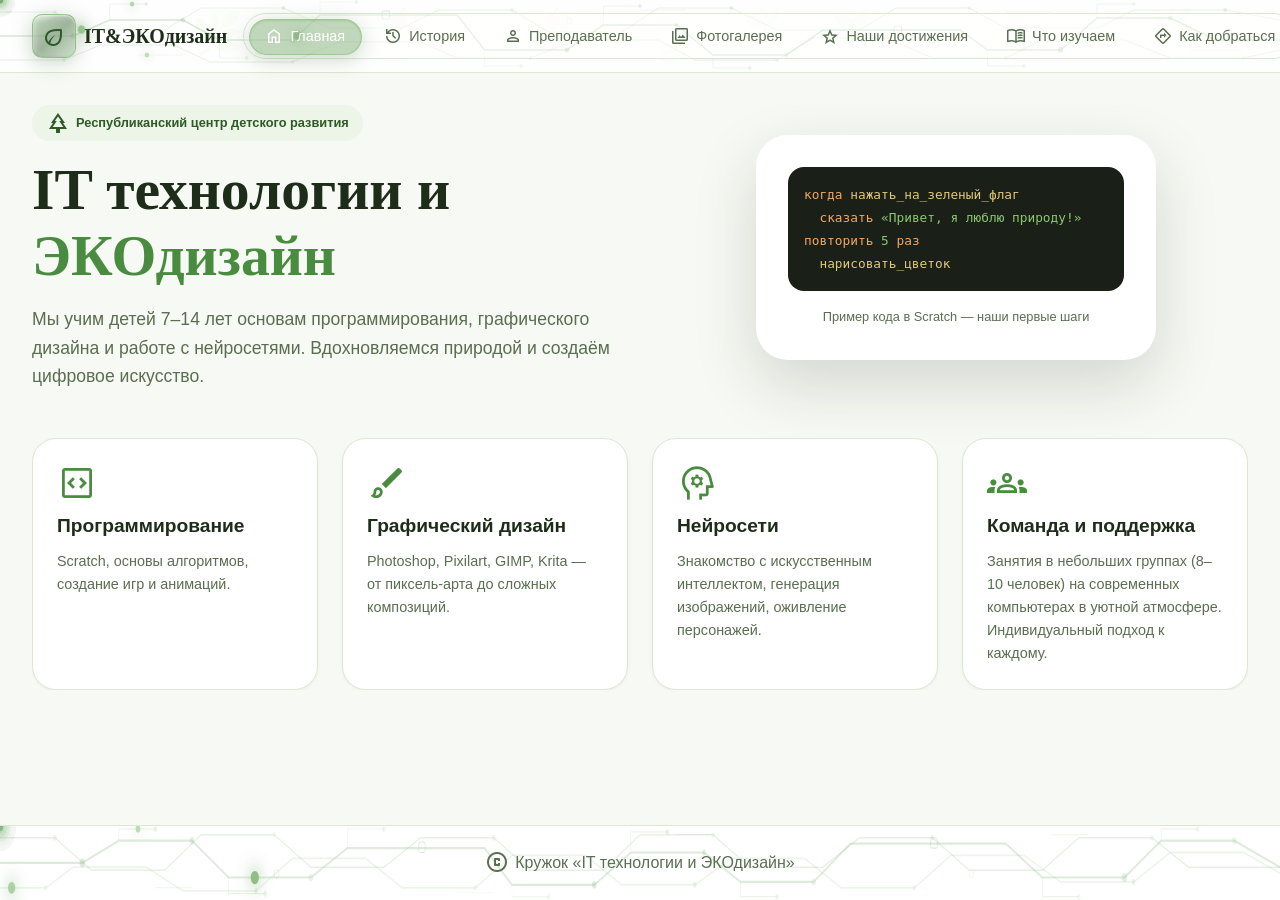
==== index.html @ dc86450e "Add files via upload" ====
<!DOCTYPE html>
<html lang="ru">
<head>
    <meta charset="UTF-8">
    <meta name="viewport" content="width=device-width, initial-scale=1.0, viewport-fit=cover">
    <meta name="theme-color" content="#4a8c3f">
    <meta name="color-scheme" content="light">
    <title>IT технологии и ЭКОдизайн</title>
    <meta name="description" content="Кружок IT технологий и экодизайна для детей 7–14 лет. Программирование Scratch, графический дизайн, нейросети, экопроекты. Минск, ул. Макаёнка 8.">
    <link rel="icon" type="image/svg+xml" href="data:image/svg+xml,%3Csvg xmlns='http://www.w3.org/2000/svg' viewBox='0 0 100 100'%3E%3Ccircle cx='50' cy='50' r='50' fill='%234a8c3f'/%3E%3Ctext x='50' y='67' font-size='60' text-anchor='middle' fill='white'%3E🌿%3C/text%3E%3C/svg%3E">
    <link rel="preconnect" href="https://fonts.googleapis.com">
    <link rel="preconnect" href="https://fonts.gstatic.com" crossorigin>
    <link rel="stylesheet" href="https://fonts.googleapis.com/css2?family=Material+Symbols+Outlined:opsz,wght,FILL,GRAD@20..48,100..700,0..1,-50..200">
    <link rel="stylesheet" href="styles.css">
</head>
<body>
    <div class="leaves-container">
        <div class="leaf">🍃</div>
        <div class="leaf">🌿</div>
        <div class="leaf">🍂</div>
        <div class="leaf">🍃</div>
        <div class="leaf">🌱</div>
        <div class="leaf">🍃</div>
        <div class="leaf">🌿</div>
        <div class="leaf">🍂</div>
        <div class="leaf">🍃</div>
        <div class="leaf">🌱</div>
    </div>
    <header class="header" id="header">
        <div class="circuit-lines circuit-header">
            <div class="mc-layer">
                <!-- HEADER — зелёные PCB-тразы с током -->
                <svg class="mc-svg" viewBox="0 0 500 80" preserveAspectRatio="xMidYMid slice">
                    <defs>
                        <filter id="glow-main"><feGaussianBlur stdDeviation="3" result="b"/><feMerge><feMergeNode in="b"/><feMergeNode in="SourceGraphic"/></feMerge></filter>
                        <filter id="glow-soft"><feGaussianBlur stdDeviation="1.5" result="b"/><feMerge><feMergeNode in="b"/><feMergeNode in="SourceGraphic"/></feMerge></filter>
                        <radialGradient id="ptrail" cx="50%" cy="50%" r="50%"><stop offset="0%" stop-color="#7cb96e" stop-opacity="1"/><stop offset="45%" stop-color="#7cb96e" stop-opacity="0.4"/><stop offset="100%" stop-color="#7cb96e" stop-opacity="0"/></radialGradient>
                    </defs>
                    <!-- Чип слева -->
                    <g transform="translate(14,10)">
                        <rect x="0" y="0" width="60" height="60" rx="6" fill="rgba(74,140,63,0.03)" stroke="rgba(74,140,63,0.3)" stroke-width="1.2"/>
                        <rect x="2" y="2" width="56" height="56" rx="5" fill="none" stroke="rgba(74,140,63,0.08)" stroke-width="0.5"/>
                        <rect x="8" y="8" width="44" height="44" rx="3" fill="rgba(74,140,63,0.04)" stroke="rgba(74,140,63,0.12)" stroke-width="0.5"/>
                        <circle cx="14" cy="14" r="2" fill="rgba(74,140,63,0.15)"/>
                        <!-- Bond pads -->
                        <rect x="10" y="10" width="6" height="3" rx="0.5" fill="rgba(74,140,63,0.08)" stroke="rgba(74,140,63,0.18)" stroke-width="0.3"/>
                        <rect x="20" y="10" width="6" height="3" rx="0.5" fill="rgba(74,140,63,0.08)" stroke="rgba(74,140,63,0.18)" stroke-width="0.3"/>
                        <rect x="30" y="10" width="6" height="3" rx="0.5" fill="rgba(74,140,63,0.08)" stroke="rgba(74,140,63,0.18)" stroke-width="0.3"/>
                        <rect x="40" y="10" width="6" height="3" rx="0.5" fill="rgba(74,140,63,0.08)" stroke="rgba(74,140,63,0.18)" stroke-width="0.3"/>
                        <rect x="47" y="10" width="3" height="6" rx="0.5" fill="rgba(74,140,63,0.08)" stroke="rgba(74,140,63,0.18)" stroke-width="0.3"/>
                        <rect x="47" y="20" width="3" height="6" rx="0.5" fill="rgba(74,140,63,0.08)" stroke="rgba(74,140,63,0.18)" stroke-width="0.3"/>
                        <rect x="47" y="30" width="3" height="6" rx="0.5" fill="rgba(74,140,63,0.08)" stroke="rgba(74,140,63,0.18)" stroke-width="0.3"/>
                        <rect x="47" y="40" width="3" height="6" rx="0.5" fill="rgba(74,140,63,0.08)" stroke="rgba(74,140,63,0.18)" stroke-width="0.3"/>
                        <rect x="40" y="47" width="6" height="3" rx="0.5" fill="rgba(74,140,63,0.08)" stroke="rgba(74,140,63,0.18)" stroke-width="0.3"/>
                        <rect x="30" y="47" width="6" height="3" rx="0.5" fill="rgba(74,140,63,0.08)" stroke="rgba(74,140,63,0.18)" stroke-width="0.3"/>
                        <rect x="20" y="47" width="6" height="3" rx="0.5" fill="rgba(74,140,63,0.08)" stroke="rgba(74,140,63,0.18)" stroke-width="0.3"/>
                        <rect x="10" y="47" width="6" height="3" rx="0.5" fill="rgba(74,140,63,0.08)" stroke="rgba(74,140,63,0.18)" stroke-width="0.3"/>
                        <!-- Die pattern -->
                        <line x1="18" y1="20" x2="42" y2="20" stroke="rgba(74,140,63,0.06)" stroke-width="0.3"/>
                        <line x1="18" y1="30" x2="42" y2="30" stroke="rgba(74,140,63,0.06)" stroke-width="0.3"/>
                        <line x1="18" y1="40" x2="42" y2="40" stroke="rgba(74,140,63,0.06)" stroke-width="0.3"/>
                        <line x1="20" y1="18" x2="20" y2="42" stroke="rgba(74,140,63,0.06)" stroke-width="0.3"/>
                        <line x1="30" y1="18" x2="30" y2="42" stroke="rgba(74,140,63,0.06)" stroke-width="0.3"/>
                        <line x1="40" y1="18" x2="40" y2="42" stroke="rgba(74,140,63,0.06)" stroke-width="0.3"/>
                        <text x="30" y="32" text-anchor="middle" font-size="4" font-family="'Fira Code',monospace" fill="rgba(74,140,63,0.22)" letter-spacing="0.5">ECO</text>
                        <circle cx="30" cy="30" r="5" fill="rgba(74,140,63,0.12)" class="chip-core"/>
                        <circle cx="30" cy="30" r="2" fill="rgba(124,185,110,0.5)" class="chip-dot"/>
                        <circle cx="30" cy="30" r="0.8" fill="rgba(255,255,255,0.6)"/>
                    </g>
                    <!-- Pin выводы -->
                    <line x1="22" y1="10" x2="22" y2="2" stroke="rgba(74,140,63,0.22)" stroke-width="1" stroke-linecap="round"/>
                    <line x1="32" y1="10" x2="32" y2="2" stroke="rgba(74,140,63,0.28)" stroke-width="1" stroke-linecap="round"/>
                    <line x1="42" y1="10" x2="42" y2="2" stroke="rgba(74,140,63,0.22)" stroke-width="1" stroke-linecap="round"/>
                    <line x1="52" y1="10" x2="52" y2="2" stroke="rgba(74,140,63,0.28)" stroke-width="1" stroke-linecap="round"/>
                    <line x1="62" y1="10" x2="62" y2="2" stroke="rgba(74,140,63,0.22)" stroke-width="1" stroke-linecap="round"/>
                    <line x1="22" y1="70" x2="22" y2="78" stroke="rgba(74,140,63,0.22)" stroke-width="1" stroke-linecap="round"/>
                    <line x1="32" y1="70" x2="32" y2="78" stroke="rgba(74,140,63,0.28)" stroke-width="1" stroke-linecap="round"/>
                    <line x1="42" y1="70" x2="42" y2="78" stroke="rgba(74,140,63,0.22)" stroke-width="1" stroke-linecap="round"/>
                    <line x1="52" y1="70" x2="52" y2="78" stroke="rgba(74,140,63,0.28)" stroke-width="1" stroke-linecap="round"/>
                    <line x1="62" y1="70" x2="62" y2="78" stroke="rgba(74,140,63,0.22)" stroke-width="1" stroke-linecap="round"/>
                    <line x1="14" y1="20" x2="4" y2="20" stroke="rgba(74,140,63,0.18)" stroke-width="0.8" stroke-linecap="round"/>
                    <line x1="14" y1="30" x2="4" y2="30" stroke="rgba(74,140,63,0.18)" stroke-width="0.8" stroke-linecap="round"/>
                    <line x1="14" y1="40" x2="4" y2="40" stroke="rgba(74,140,63,0.18)" stroke-width="0.8" stroke-linecap="round"/>
                    <line x1="14" y1="50" x2="4" y2="50" stroke="rgba(74,140,63,0.18)" stroke-width="0.8" stroke-linecap="round"/>
                    <line x1="74" y1="20" x2="84" y2="20" stroke="rgba(74,140,63,0.18)" stroke-width="0.8" stroke-linecap="round"/>
                    <line x1="74" y1="30" x2="84" y2="30" stroke="rgba(74,140,63,0.18)" stroke-width="0.8" stroke-linecap="round"/>
                    <line x1="74" y1="40" x2="84" y2="40" stroke="rgba(74,140,63,0.18)" stroke-width="0.8" stroke-linecap="round"/>
                    <line x1="74" y1="50" x2="84" y2="50" stroke="rgba(74,140,63,0.18)" stroke-width="0.8" stroke-linecap="round"/>
                    <!-- Тразы -->
                    <path d="M36,6 L36,2 L100,2 L100,14 L180,14 L180,4 L260,4 L260,18 L340,18 L340,6 L420,6 L420,20 L500,20" stroke="rgba(74,140,63,0.2)" stroke-width="0.9" fill="none" stroke-linejoin="round" stroke-linecap="round"/>
                    <path d="M80,36 L120,36 L150,20 L220,20 L270,40 L340,40 L380,16 L440,16 L500,16" stroke="rgba(74,140,63,0.25)" stroke-width="1.2" fill="none" stroke-linejoin="round" stroke-linecap="round"/>
                    <path d="M36,74 L36,78 L130,78 L130,56 L200,56 L200,70 L280,70 L280,50 L360,50 L360,64 L440,64 L440,46 L500,46" stroke="rgba(74,140,63,0.15)" stroke-width="0.7" fill="none" stroke-linejoin="round" stroke-linecap="round"/>
                    <path d="M140,2 L140,10 L160,10" stroke="rgba(74,140,63,0.08)" stroke-width="0.4" fill="none" stroke-linecap="round"/>
                    <path d="M300,18 L300,28 L320,28" stroke="rgba(74,140,63,0.06)" stroke-width="0.35" fill="none" stroke-linecap="round"/>
                    <path d="M190,20 L190,30 L210,30" stroke="rgba(74,140,63,0.08)" stroke-width="0.4" fill="none" stroke-linecap="round"/>
                    <path d="M240,70 L240,62 L260,62" stroke="rgba(74,140,63,0.06)" stroke-width="0.35" fill="none" stroke-linecap="round"/>
                    <path d="M100,2 L100,14" stroke="rgba(74,140,63,0.1)" stroke-width="0.5" fill="none" stroke-linecap="round"/>
                    <path d="M180,14 L180,20" stroke="rgba(74,140,63,0.1)" stroke-width="0.5" fill="none" stroke-linecap="round"/>
                    <path d="M270,40 L270,56" stroke="rgba(74,140,63,0.08)" stroke-width="0.4" fill="none" stroke-linecap="round"/>
                    <!-- Токовые частицы — верхняя ветвь -->
                    <circle r="3" fill="#7cb96e" filter="url(#glow-main)" opacity="0.95"><animateMotion dur="5.5s" repeatCount="indefinite" path="M36,6 L36,2 L100,2 L100,14 L180,14 L180,4 L260,4 L260,18 L340,18 L340,6 L420,6 L420,20 L500,20"/></circle>
                    <circle r="5" fill="url(#ptrail)" opacity="0.3"><animateMotion dur="5.5s" repeatCount="indefinite" path="M36,6 L36,2 L100,2 L100,14 L180,14 L180,4 L260,4 L260,18 L340,18 L340,6 L420,6 L420,20 L500,20"/></circle>
                    <!-- Средняя ветвь (быстрее) -->
                    <circle r="3.5" fill="#7cb96e" filter="url(#glow-main)" opacity="1"><animateMotion dur="4s" repeatCount="indefinite" begin="0.5s" path="M80,36 L120,36 L150,20 L220,20 L270,40 L340,40 L380,16 L440,16 L500,16"/></circle>
                    <circle r="6" fill="url(#ptrail)" opacity="0.25"><animateMotion dur="4s" repeatCount="indefinite" begin="0.5s" path="M80,36 L120,36 L150,20 L220,20 L270,40 L340,40 L380,16 L440,16 L500,16"/></circle>
                    <!-- Нижняя ветвь (медленнее) -->
                    <circle r="2.5" fill="#5a9e4a" filter="url(#glow-soft)" opacity="0.85"><animateMotion dur="7s" repeatCount="indefinite" begin="1s" path="M36,74 L36,78 L130,78 L130,56 L200,56 L200,70 L280,70 L280,50 L360,50 L360,64 L440,64 L440,46 L500,46"/></circle>
                    <circle r="4" fill="url(#ptrail)" opacity="0.2"><animateMotion dur="7s" repeatCount="indefinite" begin="1s" path="M36,74 L36,78 L130,78 L130,56 L200,56 L200,70 L280,70 L280,50 L360,50 L360,64 L440,64 L440,46 L500,46"/></circle>
                    <!-- Вторичные пульсы -->
                    <circle r="1.8" fill="#4a8c3f" filter="url(#glow-soft)" opacity="0.5"><animateMotion dur="9s" repeatCount="indefinite" begin="3s" path="M36,6 L36,2 L100,2 L100,14 L180,14 L180,4 L260,4 L260,18 L340,18 L340,6 L420,6 L420,20 L500,20"/></circle>
                    <circle r="1.8" fill="#4a8c3f" filter="url(#glow-soft)" opacity="0.5"><animateMotion dur="10s" repeatCount="indefinite" begin="4s" path="M36,74 L36,78 L130,78 L130,56 L200,56 L200,70 L280,70 L280,50 L360,50 L360,64 L440,64 L440,46 L500,46"/></circle>
                    <!-- Junction nodes -->
                    <circle cx="100" cy="8" r="2" fill="rgba(124,185,110,0.25)" class="node n1"/>
                    <circle cx="180" cy="17" r="2" fill="rgba(124,185,110,0.22)" class="node n2"/>
                    <circle cx="300" cy="10" r="2" fill="rgba(124,185,110,0.25)" class="node n3"/>
                    <circle cx="270" cy="40" r="2.5" fill="rgba(124,185,110,0.25)" class="node n4"/>
                    <circle cx="420" cy="12" r="2" fill="rgba(124,185,110,0.22)" class="node n5"/>
                    <circle cx="130" cy="62" r="2" fill="rgba(124,185,110,0.2)" class="node n6"/>
                    <circle cx="360" cy="56" r="2" fill="rgba(124,185,110,0.2)" class="node n7"/>
                </svg>
            </div>
            <svg viewBox="0 0 1400 72" preserveAspectRatio="none" xmlns="http://www.w3.org/2000/svg">
                <defs>
                    <filter id="glow-h">
                        <feGaussianBlur stdDeviation="3" result="blur"/>
                        <feMerge><feMergeNode in="blur"/><feMergeNode in="SourceGraphic"/></feMerge>
                    </filter>
                </defs>
                <path d="M0,36 L80,36 L120,20 L200,20 L240,40 L320,40 L350,15 L420,15 L500,15 L530,50 L620,50 L660,25 L740,25 L780,55 L860,55 L900,30 L980,30 L1050,30 L1080,50 L1160,50 L1200,18 L1280,18 L1330,40 L1400,40" stroke="rgba(74,140,63,0.25)" stroke-width="1.5" fill="none"/>
                <circle r="4.5" fill="#5a9e4a" filter="url(#glow-h)" opacity="0.95"><animateMotion dur="7s" repeatCount="indefinite" rotate="auto" path="M0,36 L80,36 L120,20 L200,20 L240,40 L320,40 L350,15 L420,15 L500,15 L530,50 L620,50 L660,25 L740,25 L780,55 L860,55 L900,30 L980,30 L1050,30 L1080,50 L1160,50 L1200,18 L1280,18 L1330,40 L1400,40"/></circle>
                <path d="M0,12 L60,12 L90,30 L180,30 L220,8 L310,8 L360,28 L440,28 L480,10 L560,10 L600,32 L680,32 L720,8 L800,8 L850,30 L940,30 L980,8 L1060,8 L1100,28 L1200,28 L1240,10 L1340,10 L1400,20" stroke="rgba(124,185,110,0.2)" stroke-width="1.2" fill="none"/>
                <circle r="4" fill="#7cb96e" filter="url(#glow-h)" opacity="0.9"><animateMotion dur="9s" repeatCount="indefinite" rotate="auto" path="M0,12 L60,12 L90,30 L180,30 L220,8 L310,8 L360,28 L440,28 L480,10 L560,10 L600,32 L680,32 L720,8 L800,8 L850,30 L940,30 L980,8 L1060,8 L1100,28 L1200,28 L1240,10 L1340,10 L1400,20" begin="1s"/></circle>
                <path d="M0,60 L70,60 L110,45 L190,45 L230,62 L320,62 L370,42 L460,42 L500,58 L580,58 L630,40 L720,40 L760,60 L850,60 L890,38 L970,38 L1020,58 L1100,58 L1140,40 L1230,40 L1280,58 L1360,58 L1400,50" stroke="rgba(74,140,63,0.18)" stroke-width="1" fill="none"/>
                <circle r="3.5" fill="#4a8c3f" filter="url(#glow-h)" opacity="0.85"><animateMotion dur="10s" repeatCount="indefinite" rotate="auto" path="M0,60 L70,60 L110,45 L190,45 L230,62 L320,62 L370,42 L460,42 L500,58 L580,58 L630,40 L720,40 L760,60 L850,60 L890,38 L970,38 L1020,58 L1100,58 L1140,40 L1230,40 L1280,58 L1360,58 L1400,50" begin="2s"/></circle>
                <path d="M120,20 L120,4 L160,4" stroke="rgba(74,140,63,0.15)" stroke-width="0.8" fill="none"/>
                <circle r="2.5" fill="#7cb96e" filter="url(#glow-h)" opacity="0.7"><animateMotion dur="1.5s" repeatCount="indefinite" rotate="auto" path="M120,20 L120,4 L160,4" begin="0.5s"/></circle>
                <path d="M350,15 L350,2 L390,2" stroke="rgba(124,185,110,0.15)" stroke-width="0.8" fill="none"/>
                <circle r="2.5" fill="#5a9e4a" filter="url(#glow-h)" opacity="0.7"><animateMotion dur="1.2s" repeatCount="indefinite" rotate="auto" path="M350,15 L350,2 L390,2" begin="3s"/></circle>
                <path d="M660,25 L660,6 L700,6" stroke="rgba(74,140,63,0.15)" stroke-width="0.8" fill="none"/>
                <circle r="2.5" fill="#7cb96e" filter="url(#glow-h)" opacity="0.7"><animateMotion dur="1.3s" repeatCount="indefinite" rotate="auto" path="M660,25 L660,6 L700,6" begin="4.5s"/></circle>
                <path d="M1200,18 L1200,4 L1240,4" stroke="rgba(74,140,63,0.15)" stroke-width="0.8" fill="none"/>
                <circle r="2.5" fill="#5a9e4a" filter="url(#glow-h)" opacity="0.7"><animateMotion dur="1.4s" repeatCount="indefinite" rotate="auto" path="M1200,18 L1200,4 L1240,4" begin="6s"/></circle>
                <path d="M240,40 L240,58 L270,58" stroke="rgba(74,140,63,0.15)" stroke-width="0.8" fill="none"/>
                <circle r="2.5" fill="#4a8c3f" filter="url(#glow-h)" opacity="0.7"><animateMotion dur="1.4s" repeatCount="indefinite" rotate="auto" path="M240,40 L240,58 L270,58" begin="1.8s"/></circle>
                <path d="M530,50 L530,66 L570,66" stroke="rgba(124,185,110,0.15)" stroke-width="0.8" fill="none"/>
                <circle r="2.5" fill="#7cb96e" filter="url(#glow-h)" opacity="0.7"><animateMotion dur="1.3s" repeatCount="indefinite" rotate="auto" path="M530,50 L530,66 L570,66" begin="5s"/></circle>
                <path d="M780,55 L780,68 L820,68" stroke="rgba(74,140,63,0.15)" stroke-width="0.8" fill="none"/>
                <circle r="2.5" fill="#5a9e4a" filter="url(#glow-h)" opacity="0.7"><animateMotion dur="1.5s" repeatCount="indefinite" rotate="auto" path="M780,55 L780,68 L820,68" begin="3.5s"/></circle>
                <path d="M1080,50 L1080,66 L1120,66" stroke="rgba(74,140,63,0.15)" stroke-width="0.8" fill="none"/>
                <circle r="2.5" fill="#4a8c3f" filter="url(#glow-h)" opacity="0.7"><animateMotion dur="1.2s" repeatCount="indefinite" rotate="auto" path="M1080,50 L1080,66 L1120,66" begin="7s"/></circle>
                <path d="M150,55 L200,55" stroke="rgba(74,140,63,0.12)" stroke-width="0.7" fill="none"/>
                <circle r="2.5" fill="#7cb96e" filter="url(#glow-h)" opacity="0.6"><animateMotion dur="1.8s" repeatCount="indefinite" rotate="auto" path="M150,55 L200,55" begin="1.2s"/></circle>
                <path d="M450,58 L500,58" stroke="rgba(124,185,110,0.12)" stroke-width="0.7" fill="none"/>
                <circle r="2.5" fill="#5a9e4a" filter="url(#glow-h)" opacity="0.6"><animateMotion dur="2s" repeatCount="indefinite" rotate="auto" path="M450,58 L500,58" begin="4s"/></circle>
                <path d="M700,10 L750,10" stroke="rgba(74,140,63,0.12)" stroke-width="0.7" fill="none"/>
                <circle r="2.5" fill="#7cb96e" filter="url(#glow-h)" opacity="0.6"><animateMotion dur="1.6s" repeatCount="indefinite" rotate="auto" path="M700,10 L750,10" begin="5.5s"/></circle>
                <path d="M1100,12 L1150,12" stroke="rgba(74,140,63,0.12)" stroke-width="0.7" fill="none"/>
                <circle r="2.5" fill="#4a8c3f" filter="url(#glow-h)" opacity="0.6"><animateMotion dur="1.7s" repeatCount="indefinite" rotate="auto" path="M1100,12 L1150,12" begin="2.5s"/></circle>
                <path d="M1300,50 L1360,50" stroke="rgba(124,185,110,0.12)" stroke-width="0.7" fill="none"/>
                <circle r="2.5" fill="#5a9e4a" filter="url(#glow-h)" opacity="0.6"><animateMotion dur="1.9s" repeatCount="indefinite" rotate="auto" path="M1300,50 L1360,50" begin="6.5s"/></circle>
                <circle cx="80" cy="36" r="3" fill="rgba(74,140,63,0.25)"/>
                <circle cx="200" cy="20" r="2.5" fill="rgba(74,140,63,0.2)"/>
                <circle cx="320" cy="40" r="3" fill="rgba(124,185,110,0.2)"/>
                <circle cx="620" cy="50" r="2.5" fill="rgba(74,140,63,0.25)"/>
                <circle cx="740" cy="25" r="2" fill="rgba(74,140,63,0.2)"/>
                <circle cx="860" cy="55" r="2.5" fill="rgba(124,185,110,0.2)"/>
                <circle cx="1160" cy="50" r="3" fill="rgba(74,140,63,0.2)"/>
                <circle cx="1280" cy="18" r="2.5" fill="rgba(124,185,110,0.2)"/>
                <circle cx="60" cy="12" r="2" fill="rgba(124,185,110,0.15)"/>
                <circle cx="310" cy="8" r="2" fill="rgba(74,140,63,0.15)"/>
                <circle cx="560" cy="10" r="2" fill="rgba(124,185,110,0.15)"/>
                <circle cx="800" cy="8" r="2" fill="rgba(74,140,63,0.15)"/>
                <circle cx="1060" cy="8" r="2" fill="rgba(124,185,110,0.15)"/>
                <circle cx="1340" cy="10" r="2" fill="rgba(74,140,63,0.15)"/>
                <circle cx="70" cy="60" r="2" fill="rgba(74,140,63,0.12)"/>
                <circle cx="320" cy="62" r="2" fill="rgba(124,185,110,0.12)"/>
                <circle cx="580" cy="58" r="2" fill="rgba(74,140,63,0.12)"/>
                <circle cx="850" cy="60" r="2" fill="rgba(124,185,110,0.12)"/>
                <circle cx="1100" cy="58" r="2" fill="rgba(74,140,63,0.12)"/>
                <circle cx="1360" cy="58" r="2" fill="rgba(124,185,110,0.12)"/>
                <circle cx="160" cy="4" r="2" fill="rgba(74,140,63,0.15)"/>
                <circle cx="390" cy="2" r="2" fill="rgba(124,185,110,0.15)"/>
                <circle cx="700" cy="6" r="2" fill="rgba(74,140,63,0.15)"/>
                <circle cx="1240" cy="4" r="2" fill="rgba(124,185,110,0.15)"/>
                <circle cx="270" cy="58" r="2" fill="rgba(74,140,63,0.12)"/>
                <circle cx="570" cy="66" r="2" fill="rgba(124,185,110,0.12)"/>
                <circle cx="820" cy="68" r="2" fill="rgba(74,140,63,0.12)"/>
                <circle cx="1120" cy="66" r="2" fill="rgba(124,185,110,0.12)"/>
                <rect x="418" y="11" width="8" height="8" rx="1.5" stroke="rgba(74,140,63,0.25)" stroke-width="1" fill="none"/>
                <rect x="978" y="26" width="8" height="8" rx="1.5" stroke="rgba(74,140,63,0.25)" stroke-width="1" fill="none"/>
                <rect x="280" y="48" width="6" height="6" rx="1" stroke="rgba(74,140,63,0.2)" stroke-width="0.7" fill="none"/>
                <rect x="1020" y="42" width="6" height="6" rx="1" stroke="rgba(124,185,110,0.2)" stroke-width="0.7" fill="none"/>
                <rect x="620" y="18" width="5" height="5" rx="1" stroke="rgba(74,140,63,0.18)" stroke-width="0.6" fill="none"/>
                <rect x="1180" y="42" width="5" height="5" rx="1" stroke="rgba(124,185,110,0.18)" stroke-width="0.6" fill="none"/>
            </svg>
        </div>
        <div class="header-inner">
            <a href="#" class="logo" id="logoLink">
                <div class="logo-icon"><span class="material-symbols-outlined">eco</span></div>
                <div class="logo-text">IT&ЭКОдизайн</div>
            </a>
            <ul class="nav-tabs desktop-nav" id="desktopNav">
                <div class="tab-indicator"></div>
                <li><button class="nav-tab active" data-tab="home"><span class="material-symbols-outlined">home</span> Главная</button></li>
                <li><button class="nav-tab" data-tab="history"><span class="material-symbols-outlined">history</span> История</button></li>
                <li><button class="nav-tab" data-tab="teacher"><span class="material-symbols-outlined">person</span> Преподаватель</button></li>
                <li><button class="nav-tab" data-tab="gallery"><span class="material-symbols-outlined">collections</span> Фотогалерея</button></li>
                <li><button class="nav-tab" data-tab="works"><span class="material-symbols-outlined">star</span> Наши достижения</button></li>
                <li><button class="nav-tab" data-tab="program"><span class="material-symbols-outlined">menu_book</span> Что изучаем</button></li>
                <li><button class="nav-tab" data-tab="directions"><span class="material-symbols-outlined">directions</span> Как добраться</button></li>
            </ul>
            <button class="mobile-menu-btn" id="mobileMenuBtn"><span class="material-symbols-outlined">menu</span></button>
        </div>
    </header>

    <div class="mobile-overlay" id="mobileOverlay">
        <div class="mobile-menu-container" id="mobileMenuContainer"></div>
    </div>

    <main class="main" id="mainContent">
        <div class="tab-content active" id="tab-home">
            <div class="section-hero">
                <div>
                    <span class="hero-badge"><span class="material-symbols-outlined">park</span> Республиканский центр детского развития</span>
                    <h1 class="hero-title">IT технологии и <span class="accent">ЭКОдизайн</span></h1>
                    <p class="hero-subtitle">Мы учим детей 7–14 лет основам программирования, графического дизайна и работе с нейросетями. Вдохновляемся природой и создаём цифровое искусство.</p>
                </div>
                <div class="hero-visual">
                    <div class="hero-card">
                        <div class="code-block">
                            <span class="keyword">когда</span> <span class="func">нажать_на_зеленый_флаг</span><br>
                            &nbsp;&nbsp;<span class="keyword">сказать</span> <span class="string">«Привет, я люблю природу!»</span><br>
                            <span class="keyword">повторить</span> <span class="string">5</span> <span class="keyword">раз</span><br>
                            &nbsp;&nbsp;<span class="func">нарисовать_цветок</span>
                        </div>
                        <p class="code-caption">Пример кода в Scratch — наши первые шаги</p>
                    </div>
                </div>
            </div>
            <div class="cards-grid">
                <div class="card"><span class="material-symbols-outlined card-icon">code_blocks</span><h3>Программирование</h3><p>Scratch, основы алгоритмов, создание игр и анимаций.</p></div>
                <div class="card"><span class="material-symbols-outlined card-icon">brush</span><h3>Графический дизайн</h3><p>Photoshop, Pixilart, GIMP, Krita — от пиксель-арта до сложных композиций.</p></div>
                <div class="card"><span class="material-symbols-outlined card-icon">psychology</span><h3>Нейросети</h3><p>Знакомство с искусственным интеллектом, генерация изображений, оживление персонажей.</p></div>
                <div class="card"><span class="material-symbols-outlined card-icon">groups</span><h3>Команда и поддержка</h3><p>Занятия в небольших группах (8–10 человек) на современных компьютерах в уютной атмосфере. Индивидуальный подход к каждому.</p></div>
            </div>
        </div>

        <div class="tab-content" id="tab-history">
            <h2><span class="material-symbols-outlined">history</span> История кружка</h2>
            <div class="timeline">
                <div class="timeline-item"><div class="timeline-year"><span class="material-symbols-outlined">calendar_today</span> 1987</div><p><strong>Основание.</strong> Кружок открылся при Республиканском экологическом центре детского развития. С самого начала занятия ведёт педагог высшей категории <strong>Яцевич Светлана Юрьевна</strong>.</p></div>
                <div class="timeline-item"><div class="timeline-year"><span class="material-symbols-outlined">calendar_today</span> 2023</div><p><strong>Республиканская выставка.</strong> Участие в выставке научно-методической литературы. Демонстрация работы робота MatataLab.</p></div>
                <div class="timeline-item"><div class="timeline-year"><span class="material-symbols-outlined">calendar_today</span> 2026</div><p><strong>Выставка «Оживающие персонажи».</strong> Во Дворце республики (галерея Института культуры) с помощью ИИ мы «оживили» картины учащихся студии «Флории».</p></div>
                <div class="timeline-item"><div class="timeline-year"><span class="material-symbols-outlined">calendar_today</span> 2026</div><p><strong>Скоро 40 лет!</strong> Наш кружок продолжает расти, снимать видео, создавать онлайн-спектакли, клипы.</p></div>
            </div>
        </div>

        <div class="tab-content" id="tab-teacher">
            <h2><span class="material-symbols-outlined">person</span> Преподаватель</h2>
            <div class="teacher-profile">
                <div class="teacher-avatar">
                    <img src="1.png" alt="Светлана Юрьевна Яцевич" loading="lazy" onerror="this.src='https://placehold.co/400x400?text=Фото+педагога'" width="180" height="180">
                </div>
                <div class="teacher-info">
                    <h2>Яцевич Светлана Юрьевна <span class="material-symbols-outlined" style="color:#f4b400;">verified</span></h2>
                    <div class="badge-row">
                        <span class="badge"><span class="material-symbols-outlined">school</span> Педагог высшей категории</span>
                        <span class="badge"><span class="material-symbols-outlined">history</span> Опыт с 1987 года</span>
                        <span class="badge"><span class="material-symbols-outlined">eco</span> Вдохновение природой</span>
                    </div>
                    <p>Светлана Юрьевна ведёт кружок с момента его основания. Она верит, что каждый ребёнок имеет свой талант, и находит индивидуальный подход к каждому ученику. Под её руководством ребята не только осваивают IT и дизайн, но и раскрываются как сценаристы, актёры, режиссёры.</p>
                    <div class="teacher-contacts">
                        <a href="tel:+375296692236" class="phone-link"><span class="material-symbols-outlined">call</span> +375(29)669-22-36</a>
                    </div>
                </div>
            </div>
        </div>

        <div class="tab-content" id="tab-gallery">
            <h2><span class="material-symbols-outlined">collections</span> Фотогалерея</h2>
            <p class="section-subtitle">Яркие моменты наших занятий и компьютерных проектов →</p>
            <div class="slider-container">
                <div class="slider" id="slider"></div>
                <button class="slider-btn prev" id="prevSlide"><span class="material-symbols-outlined">chevron_left</span></button>
                <button class="slider-btn next" id="nextSlide"><span class="material-symbols-outlined">chevron_right</span></button>
                <div class="slider-dots" id="sliderDots"></div>
                <div class="slider-counter" id="sliderCounter"></div>
            </div>
        </div>

        <div class="tab-content" id="tab-works">
            <h2><span class="material-symbols-outlined">emoji_events</span> Наши достижения и проекты</h2>
            <div class="works-list">
                <div class="work-card"><div class="work-title"><span class="material-symbols-outlined">robot_2</span> MatataLab на выставке</div><p>2023 и 2026 годы – Республиканская выставка научно-методической литературы. Демонстрировали работу робота MatataLab.</p><div class="work-meta"><span>🏆 Высокая оценка специалистов</span></div></div>
                <div class="work-card"><div class="work-title"><span class="material-symbols-outlined">magic</span> Оживающие персонажи</div><p>2026 год – выставка во Дворце республики (галерея Института культуры). С помощью ИИ мы «оживили» картины учащихся студии «Флории».</p><div class="work-meta"><span>🎨 Уникальный проект</span></div></div>
                <div class="work-card"><div class="work-title"><span class="material-symbols-outlined">movie</span> Видео-спектакли и клипы</div><p>Наш кружок снимает многочисленные видео: онлайн-спектакли, поздравления, клипы. Учащиеся выступают как сценаристы, актёры и режиссёры.</p><div class="work-meta"><span>🎬 Более 20 проектов</span></div></div>
                <div class="work-card"><div class="work-title"><span class="material-symbols-outlined">forest</span> Эко-проекты</div><p>Компьютерные проекты наших учеников связаны с природой и экологией. Защита проектов – важная часть обучения.</p><div class="work-meta"><span>🌱 Программирование + экология</span></div></div>
            </div>
        </div>

        <div class="tab-content" id="tab-program">
            <h2><span class="material-symbols-outlined">menu_book</span> Что изучаем</h2>
            <div class="program-timeline">
                <div class="program-item"><div class="program-num">01</div><div><strong>Программирование в Scratch</strong> – от первых алгоритмов до собственных игр и анимаций.</div></div>
                <div class="program-item"><div class="program-num">02</div><div><strong>Графический дизайн</strong> – Photoshop, Pixilart, GIMP, Krita: пиксель-арт, цифровая иллюстрация.</div></div>
                <div class="program-item"><div class="program-num">03</div><div><strong>Нейросети и ИИ</strong> – генерация изображений, оживление персонажей.</div></div>
                <div class="program-item"><div class="program-num">04</div><div><strong>Компьютерные проекты</strong> – презентации, видео, анимации на экологическую тематику.</div></div>
                <div class="program-item"><div class="program-num">05</div><div><strong>Защита проектов</strong> – учимся выступать, аргументировать и демонстрировать работы.</div></div>
            </div>
        </div>

        <div class="tab-content" id="tab-directions">
            <h2><span class="material-symbols-outlined">directions</span> Как к нам добраться</h2>
            <p class="section-subtitle">Республиканский экологический центр детского развития находится по адресу: <strong>Минск, ул. Макаёнка, 8</strong>.</p>
            <div class="map-container" style="height: 600px; border-radius: var(--radius-lg); overflow: hidden; margin-top: 1.5rem;">
                <iframe src="https://yandex.ru/map-widget/v1/?ll=27.5706,53.9249&z=17&pt=27.5706,53.9249&whatshere%5Bpoint%5D=27.5706,53.9249&whatshere%5Bzoom%5D=17" width="100%" height="100%" frameborder="0" title="Карта" loading="lazy"></iframe>
            </div>
        </div>
    </main>

    <footer class="footer">
        <div class="circuit-lines circuit-footer">
            <div class="mc-layer">
                <!-- FOOTER — зелёные PCB-тразы с током, чип по центру -->
                <svg class="mc-svg" viewBox="0 0 500 55" preserveAspectRatio="xMidYMid slice">
                    <defs>
                        <filter id="glow-fm"><feGaussianBlur stdDeviation="2.5" result="b"/><feMerge><feMergeNode in="b"/><feMergeNode in="SourceGraphic"/></feMerge></filter>
                        <filter id="glow-fs"><feGaussianBlur stdDeviation="1.2" result="b"/><feMerge><feMergeNode in="b"/><feMergeNode in="SourceGraphic"/></feMerge></filter>
                        <radialGradient id="ptrail-f" cx="50%" cy="50%" r="50%"><stop offset="0%" stop-color="#7cb96e" stop-opacity="1"/><stop offset="45%" stop-color="#7cb96e" stop-opacity="0.35"/><stop offset="100%" stop-color="#7cb96e" stop-opacity="0"/></radialGradient>
                    </defs>
                    <!-- Чип по центру -->
                    <g transform="translate(222,6)">
                        <rect x="0" y="0" width="56" height="42" rx="6" fill="rgba(74,140,63,0.04)" stroke="rgba(74,140,63,0.32)" stroke-width="1.2"/>
                        <rect x="6" y="6" width="44" height="30" rx="4" fill="rgba(74,140,63,0.05)" stroke="rgba(74,140,63,0.15)" stroke-width="0.6"/>
                        <circle cx="10" cy="10" r="1.5" fill="rgba(74,140,63,0.18)"/>
                        <rect x="12" y="10" width="32" height="22" rx="2" fill="none" stroke="rgba(74,140,63,0.1)" stroke-width="0.4"/>
                        <circle cx="28" cy="21" r="5" fill="rgba(74,140,63,0.14)" class="chip-core"/>
                        <circle cx="28" cy="21" r="2" fill="rgba(124,185,110,0.55)" class="chip-dot"/>
                        <circle cx="28" cy="21" r="0.8" fill="rgba(255,255,255,0.65)"/>
                    </g>
                    <!-- Pin выводы -->
                    <line x1="234" y1="6" x2="234" y2="0" stroke="rgba(74,140,63,0.25)" stroke-width="1.2" stroke-linecap="round"/>
                    <line x1="250" y1="6" x2="250" y2="0" stroke="rgba(74,140,63,0.3)" stroke-width="1.2" stroke-linecap="round"/>
                    <line x1="266" y1="6" x2="266" y2="0" stroke="rgba(74,140,63,0.25)" stroke-width="1.2" stroke-linecap="round"/>
                    <line x1="234" y1="48" x2="234" y2="54" stroke="rgba(74,140,63,0.25)" stroke-width="1.2" stroke-linecap="round"/>
                    <line x1="250" y1="48" x2="250" y2="54" stroke="rgba(74,140,63,0.3)" stroke-width="1.2" stroke-linecap="round"/>
                    <line x1="266" y1="48" x2="266" y2="54" stroke="rgba(74,140,63,0.25)" stroke-width="1.2" stroke-linecap="round"/>
                    <line x1="222" y1="16" x2="214" y2="16" stroke="rgba(74,140,63,0.22)" stroke-width="1" stroke-linecap="round"/>
                    <line x1="222" y1="28" x2="214" y2="28" stroke="rgba(74,140,63,0.22)" stroke-width="1" stroke-linecap="round"/>
                    <line x1="278" y1="16" x2="286" y2="16" stroke="rgba(74,140,63,0.22)" stroke-width="1" stroke-linecap="round"/>
                    <line x1="278" y1="28" x2="286" y2="28" stroke="rgba(74,140,63,0.22)" stroke-width="1" stroke-linecap="round"/>
                    <!-- Тразы лево -->
                    <path d="M214,16 L180,16 L155,8 L100,8 L100,24 L40,24 L40,12 L10,12" stroke="rgba(74,140,63,0.2)" stroke-width="0.9" fill="none" stroke-linejoin="round" stroke-linecap="round"/>
                    <path d="M214,28 L170,28 L140,42 L80,42 L80,18 L20,18" stroke="rgba(74,140,63,0.14)" stroke-width="0.7" fill="none" stroke-linejoin="round" stroke-linecap="round"/>
                    <path d="M130,8 L130,18 L115,18" stroke="rgba(74,140,63,0.06)" stroke-width="0.35" fill="none" stroke-linecap="round"/>
                    <path d="M170,28 L170,36 L155,36" stroke="rgba(74,140,63,0.05)" stroke-width="0.3" fill="none" stroke-linecap="round"/>
                    <!-- Тразы право -->
                    <path d="M286,16 L320,16 L345,8 L400,8 L400,26 L460,26 L460,14 L490,14" stroke="rgba(74,140,63,0.2)" stroke-width="0.9" fill="none" stroke-linejoin="round" stroke-linecap="round"/>
                    <path d="M286,28 L330,28 L360,42 L420,42 L420,20 L480,20" stroke="rgba(74,140,63,0.14)" stroke-width="0.7" fill="none" stroke-linejoin="round" stroke-linecap="round"/>
                    <path d="M370,8 L370,18 L385,18" stroke="rgba(74,140,63,0.06)" stroke-width="0.35" fill="none" stroke-linecap="round"/>
                    <path d="M330,28 L330,36 L345,36" stroke="rgba(74,140,63,0.05)" stroke-width="0.3" fill="none" stroke-linecap="round"/>
                    <!-- Вертикальные соединители -->
                    <path d="M155,8 L155,42" stroke="rgba(74,140,63,0.06)" stroke-width="0.3" fill="none" stroke-linecap="round"/>
                    <path d="M345,8 L345,42" stroke="rgba(74,140,63,0.06)" stroke-width="0.3" fill="none" stroke-linecap="round"/>
                    <!-- Ток — лево верх -->
                    <circle r="2.5" fill="#7cb96e" filter="url(#glow-fm)" opacity="0.95"><animateMotion dur="5s" repeatCount="indefinite" path="M214,16 L180,16 L155,8 L100,8 L100,24 L40,24 L40,12 L10,12"/></circle>
                    <circle r="4.5" fill="url(#ptrail-f)" opacity="0.25"><animateMotion dur="5s" repeatCount="indefinite" path="M214,16 L180,16 L155,8 L100,8 L100,24 L40,24 L40,12 L10,12"/></circle>
                    <!-- Ток — лево низ -->
                    <circle r="1.8" fill="#5a9e4a" filter="url(#glow-fs)" opacity="0.6"><animateMotion dur="6.5s" repeatCount="indefinite" begin="2s" path="M214,28 L170,28 L140,42 L80,42 L80,18 L20,18"/></circle>
                    <!-- Ток — право верх -->
                    <circle r="2.5" fill="#7cb96e" filter="url(#glow-fm)" opacity="0.95"><animateMotion dur="5s" repeatCount="indefinite" begin="0.5s" path="M286,16 L320,16 L345,8 L400,8 L400,26 L460,26 L460,14 L490,14"/></circle>
                    <circle r="4.5" fill="url(#ptrail-f)" opacity="0.25"><animateMotion dur="5s" repeatCount="indefinite" begin="0.5s" path="M286,16 L320,16 L345,8 L400,8 L400,26 L460,26 L460,14 L490,14"/></circle>
                    <!-- Ток — право низ -->
                    <circle r="1.8" fill="#5a9e4a" filter="url(#glow-fs)" opacity="0.6"><animateMotion dur="6.5s" repeatCount="indefinite" begin="2.5s" path="M286,28 L330,28 L360,42 L420,42 L420,20 L480,20"/></circle>
                    <!-- Вторичные пульсы -->
                    <circle r="1.2" fill="#4a8c3f" filter="url(#glow-fs)" opacity="0.3"><animateMotion dur="8s" repeatCount="indefinite" begin="4s" path="M214,16 L180,16 L155,8 L100,8 L100,24 L40,24 L40,12 L10,12"/></circle>
                    <circle r="1.2" fill="#4a8c3f" filter="url(#glow-fs)" opacity="0.3"><animateMotion dur="9s" repeatCount="indefinite" begin="5s" path="M286,16 L320,16 L345,8 L400,8 L400,26 L460,26 L460,14 L490,14"/></circle>
                    <!-- Junction nodes -->
                    <circle cx="100" cy="14" r="2" fill="rgba(124,185,110,0.22)" class="node n1"/>
                    <circle cx="155" cy="24" r="2" fill="rgba(124,185,110,0.2)" class="node n2"/>
                    <circle cx="345" cy="16" r="2" fill="rgba(124,185,110,0.22)" class="node n3"/>
                    <circle cx="400" cy="18" r="2" fill="rgba(124,185,110,0.2)" class="node n4"/>
                </svg>
            </div>
            <svg viewBox="0 0 1400 50" preserveAspectRatio="none" xmlns="http://www.w3.org/2000/svg">
                <defs>
                    <filter id="glow-f">
                        <feGaussianBlur stdDeviation="3" result="blur"/>
                        <feMerge><feMergeNode in="blur"/><feMergeNode in="SourceGraphic"/></feMerge>
                    </filter>
                </defs>
                <path d="M0,25 L90,25 L130,10 L210,10 L250,35 L340,35 L380,15 L460,15 L530,15 L560,40 L650,40 L690,18 L770,18 L810,38 L890,38 L930,12 L1020,12 L1100,12 L1140,35 L1230,35 L1270,10 L1350,10 L1400,28" stroke="rgba(74,140,63,0.25)" stroke-width="1.5" fill="none"/>
                <circle r="4.5" fill="#5a9e4a" filter="url(#glow-f)" opacity="0.95"><animateMotion dur="8s" repeatCount="indefinite" rotate="auto" path="M0,25 L90,25 L130,10 L210,10 L250,35 L340,35 L380,15 L460,15 L530,15 L560,40 L650,40 L690,18 L770,18 L810,38 L890,38 L930,12 L1020,12 L1100,12 L1140,35 L1230,35 L1270,10 L1350,10 L1400,28"/></circle>
                <path d="M0,42 L50,42 L80,28 L160,28 L200,44 L280,44 L320,22 L400,22 L440,42 L520,42 L560,20 L640,20 L680,40 L760,40 L800,22 L880,22 L920,42 L1000,42 L1040,20 L1120,20 L1160,38 L1240,38 L1280,18 L1360,18 L1400,32" stroke="rgba(124,185,110,0.2)" stroke-width="1.2" fill="none"/>
                <circle r="4" fill="#7cb96e" filter="url(#glow-f)" opacity="0.9"><animateMotion dur="9.5s" repeatCount="indefinite" rotate="auto" path="M0,42 L50,42 L80,28 L160,28 L200,44 L280,44 L320,22 L400,22 L440,42 L520,42 L560,20 L640,20 L680,40 L760,40 L800,22 L880,22 L920,42 L1000,42 L1040,20 L1120,20 L1160,38 L1240,38 L1280,18 L1360,18 L1400,32" begin="1.5s"/></circle>
                <path d="M0,8 L60,8 L100,30 L180,30 L220,6 L300,6 L340,28 L420,28 L460,8 L540,8 L580,30 L660,30 L700,6 L780,6 L820,28 L900,28 L940,8 L1020,8 L1060,30 L1140,30 L1180,8 L1260,8 L1300,28 L1400,28" stroke="rgba(74,140,63,0.18)" stroke-width="1" fill="none"/>
                <circle r="3.5" fill="#4a8c3f" filter="url(#glow-f)" opacity="0.85"><animateMotion dur="11s" repeatCount="indefinite" rotate="auto" path="M0,8 L60,8 L100,30 L180,30 L220,6 L300,6 L340,28 L420,28 L460,8 L540,8 L580,30 L660,30 L700,6 L780,6 L820,28 L900,28 L940,8 L1020,8 L1060,30 L1140,30 L1180,8 L1260,8 L1300,28 L1400,28" begin="3s"/></circle>
                <path d="M130,10 L130,2 L170,2" stroke="rgba(74,140,63,0.15)" stroke-width="0.8" fill="none"/>
                <circle r="2.5" fill="#7cb96e" filter="url(#glow-f)" opacity="0.7"><animateMotion dur="1.3s" repeatCount="indefinite" rotate="auto" path="M130,10 L130,2 L170,2" begin="0.8s"/></circle>
                <path d="M380,15 L380,2 L420,2" stroke="rgba(124,185,110,0.15)" stroke-width="0.8" fill="none"/>
                <circle r="2.5" fill="#5a9e4a" filter="url(#glow-f)" opacity="0.7"><animateMotion dur="1.2s" repeatCount="indefinite" rotate="auto" path="M380,15 L380,2 L420,2" begin="3.5s"/></circle>
                <path d="M690,18 L690,4 L730,4" stroke="rgba(74,140,63,0.15)" stroke-width="0.8" fill="none"/>
                <circle r="2.5" fill="#7cb96e" filter="url(#glow-f)" opacity="0.7"><animateMotion dur="1.4s" repeatCount="indefinite" rotate="auto" path="M690,18 L690,4 L730,4" begin="5s"/></circle>
                <path d="M1270,10 L1270,2 L1310,2" stroke="rgba(74,140,63,0.15)" stroke-width="0.8" fill="none"/>
                <circle r="2.5" fill="#5a9e4a" filter="url(#glow-f)" opacity="0.7"><animateMotion dur="1.3s" repeatCount="indefinite" rotate="auto" path="M1270,10 L1270,2 L1310,2" begin="7s"/></circle>
                <path d="M250,35 L250,46 L290,46" stroke="rgba(74,140,63,0.15)" stroke-width="0.8" fill="none"/>
                <circle r="2.5" fill="#4a8c3f" filter="url(#glow-f)" opacity="0.7"><animateMotion dur="1.3s" repeatCount="indefinite" rotate="auto" path="M250,35 L250,46 L290,46" begin="2s"/></circle>
                <path d="M560,40 L560,48 L600,48" stroke="rgba(124,185,110,0.15)" stroke-width="0.8" fill="none"/>
                <circle r="2.5" fill="#7cb96e" filter="url(#glow-f)" opacity="0.7"><animateMotion dur="1.2s" repeatCount="indefinite" rotate="auto" path="M560,40 L560,48 L600,48" begin="5.5s"/></circle>
                <path d="M810,38 L810,48 L850,48" stroke="rgba(74,140,63,0.15)" stroke-width="0.8" fill="none"/>
                <circle r="2.5" fill="#5a9e4a" filter="url(#glow-f)" opacity="0.7"><animateMotion dur="1.4s" repeatCount="indefinite" rotate="auto" path="M810,38 L810,48 L850,48" begin="4s"/></circle>
                <path d="M1140,35 L1140,48 L1180,48" stroke="rgba(74,140,63,0.15)" stroke-width="0.8" fill="none"/>
                <circle r="2.5" fill="#4a8c3f" filter="url(#glow-f)" opacity="0.7"><animateMotion dur="1.3s" repeatCount="indefinite" rotate="auto" path="M1140,35 L1140,48 L1180,48" begin="7.5s"/></circle>
                <path d="M170,42 L210,42" stroke="rgba(74,140,63,0.12)" stroke-width="0.7" fill="none"/>
                <circle r="2.5" fill="#7cb96e" filter="url(#glow-f)" opacity="0.6"><animateMotion dur="1.6s" repeatCount="indefinite" rotate="auto" path="M170,42 L210,42" begin="2.5s"/></circle>
                <path d="M500,45 L540,45" stroke="rgba(124,185,110,0.12)" stroke-width="0.7" fill="none"/>
                <circle r="2.5" fill="#5a9e4a" filter="url(#glow-f)" opacity="0.6"><animateMotion dur="1.8s" repeatCount="indefinite" rotate="auto" path="M500,45 L540,45" begin="4.5s"/></circle>
                <path d="M740,6 L780,6" stroke="rgba(74,140,63,0.12)" stroke-width="0.7" fill="none"/>
                <circle r="2.5" fill="#7cb96e" filter="url(#glow-f)" opacity="0.6"><animateMotion dur="1.5s" repeatCount="indefinite" rotate="auto" path="M740,6 L780,6" begin="6s"/></circle>
                <path d="M1150,6 L1190,6" stroke="rgba(74,140,63,0.12)" stroke-width="0.7" fill="none"/>
                <circle r="2.5" fill="#4a8c3f" filter="url(#glow-f)" opacity="0.6"><animateMotion dur="1.7s" repeatCount="indefinite" rotate="auto" path="M1150,6 L1190,6" begin="3.5s"/></circle>
                <circle cx="90" cy="25" r="3" fill="rgba(74,140,63,0.25)"/>
                <circle cx="210" cy="10" r="2.5" fill="rgba(74,140,63,0.2)"/>
                <circle cx="340" cy="35" r="2.5" fill="rgba(124,185,110,0.2)"/>
                <circle cx="650" cy="40" r="2.5" fill="rgba(74,140,63,0.25)"/>
                <circle cx="770" cy="18" r="2" fill="rgba(74,140,63,0.2)"/>
                <circle cx="890" cy="38" r="2.5" fill="rgba(124,185,110,0.2)"/>
                <circle cx="1230" cy="35" r="3" fill="rgba(74,140,63,0.2)"/>
                <circle cx="1350" cy="10" r="2.5" fill="rgba(124,185,110,0.2)"/>
                <circle cx="50" cy="42" r="2" fill="rgba(124,185,110,0.15)"/>
                <circle cx="280" cy="44" r="2" fill="rgba(74,140,63,0.15)"/>
                <circle cx="520" cy="42" r="2" fill="rgba(124,185,110,0.15)"/>
                <circle cx="760" cy="40" r="2" fill="rgba(74,140,63,0.15)"/>
                <circle cx="1000" cy="42" r="2" fill="rgba(124,185,110,0.15)"/>
                <circle cx="1240" cy="38" r="2" fill="rgba(74,140,63,0.15)"/>
                <circle cx="60" cy="8" r="2" fill="rgba(74,140,63,0.12)"/>
                <circle cx="300" cy="6" r="2" fill="rgba(124,185,110,0.12)"/>
                <circle cx="540" cy="8" r="2" fill="rgba(74,140,63,0.12)"/>
                <circle cx="780" cy="6" r="2" fill="rgba(124,185,110,0.12)"/>
                <circle cx="1020" cy="8" r="2" fill="rgba(74,140,63,0.12)"/>
                <circle cx="1260" cy="8" r="2" fill="rgba(124,185,110,0.12)"/>
                <circle cx="170" cy="2" r="2" fill="rgba(74,140,63,0.15)"/>
                <circle cx="420" cy="2" r="2" fill="rgba(124,185,110,0.15)"/>
                <circle cx="730" cy="4" r="2" fill="rgba(74,140,63,0.15)"/>
                <circle cx="1310" cy="2" r="2" fill="rgba(124,185,110,0.15)"/>
                <circle cx="290" cy="46" r="2" fill="rgba(74,140,63,0.12)"/>
                <circle cx="600" cy="48" r="2" fill="rgba(124,185,110,0.12)"/>
                <circle cx="850" cy="48" r="2" fill="rgba(74,140,63,0.12)"/>
                <circle cx="1180" cy="48" r="2" fill="rgba(124,185,110,0.12)"/>
                <rect x="458" y="11" width="7" height="7" rx="1.5" stroke="rgba(74,140,63,0.25)" stroke-width="0.8" fill="none"/>
                <rect x="1018" y="8" width="7" height="7" rx="1.5" stroke="rgba(74,140,63,0.25)" stroke-width="0.8" fill="none"/>
                <rect x="300" y="30" width="5" height="5" rx="1" stroke="rgba(74,140,63,0.2)" stroke-width="0.6" fill="none"/>
                <rect x="1060" y="30" width="5" height="5" rx="1" stroke="rgba(124,185,110,0.2)" stroke-width="0.6" fill="none"/>
            </svg>
        </div>
        <span class="material-symbols-outlined">copyright</span>Кружок «IT технологии и ЭКОдизайн»
    </footer>

    <script src="script.js" defer></script>
</body>
</html>
---- styles.css ----
*{margin:0;padding:0;box-sizing:border-box}
html{overflow-x:hidden;-webkit-text-size-adjust:100%}

/* ========== LOCAL FONTS ========== */
@font-face {
    font-family: 'Inter';
    font-style: normal;
    font-weight: 100 900;
    font-display: swap;
    src: url('fonts/inter-400-cyrillic.woff2') format('woff2');
    unicode-range: U+0301, U+0400-045F, U+0490-0491, U+04B0-04B1, U+2116;
}
@font-face {
    font-family: 'Inter';
    font-style: normal;
    font-weight: 100 900;
    font-display: swap;
    src: url('fonts/inter-400-latin.woff2') format('woff2');
    unicode-range: U+0000-00FF, U+0131, U+0152-0153, U+02BB-02BC, U+02C6, U+02DA, U+02DC, U+2000-206F, U+20AC, U+2122, U+2191, U+2193, U+2212, U+2215, U+FEFF, U+FFFD;
}
@font-face {
    font-family: 'Playfair Display';
    font-style: normal;
    font-weight: 600 800;
    font-display: swap;
    src: url('fonts/playfair-700-cyrillic.woff2') format('woff2');
    unicode-range: U+0301, U+0400-045F, U+0490-0491, U+04B0-04B1, U+2116;
}
@font-face {
    font-family: 'Playfair Display';
    font-style: normal;
    font-weight: 600 800;
    font-display: swap;
    src: url('fonts/playfair-800-latin.woff2') format('woff2');
    unicode-range: U+0000-00FF, U+0131, U+0152-0153, U+02BB-02BC, U+02C6, U+02DA, U+02DC, U+2000-206F, U+20AC, U+2122, U+2191, U+2193, U+2212, U+2215, U+FEFF, U+FFFD;
}
@font-face {
    font-family: 'Fira Code';
    font-style: normal;
    font-weight: 400 500;
    font-display: swap;
    src: url('fonts/fira-code-400-latin.woff2') format('woff2');
    unicode-range: U+0000-00FF, U+0131, U+0152-0153, U+02BB-02BC, U+02C6, U+02DA, U+02DC, U+2000-206F, U+20AC, U+2122, U+2191, U+2193, U+2212, U+2215, U+FEFF, U+FFFD;
}

:root {
    --bg: #f7f9f4;
    --surface: #ffffff;
    --surface-alt: #edf4e8;
    --text: #1e2d1a;
    --text-muted: #5b6e51;
    --accent: #4a8c3f;
    --accent-deep: #2d5a27;
    --accent-glow: #7cb96e;
    --border: #dce8d2;
    --shadow-sm: 0 1px 3px rgba(30,45,26,0.06);
    --shadow-md: 0 4px 16px rgba(30,45,26,0.08);
    --shadow-lg: 0 12px 40px rgba(30,45,26,0.12);
    --shadow-xl: 0 24px 64px rgba(30,45,26,0.16);
    --radius-sm: 10px;
    --radius: 16px;
    --radius-lg: 24px;
    --radius-xl: 32px;
}

body {
    font-family: 'Inter', sans-serif;
    background: var(--bg);
    color: var(--text);
    line-height: 1.6;
    display: flex;
    flex-direction: column;
    min-height: 100vh;
    overflow-x: hidden;
    cursor: url("data:image/svg+xml,%3Csvg xmlns='http://www.w3.org/2000/svg' width='28' height='36' viewBox='0 0 28 36'%3E%3Cg transform='rotate(-30 14 18)'%3E%3Cpath d='M14 0 C16 5 23 12 25 20 C27 28 20 34 14 36 C8 34 1 28 3 20 C5 12 12 5 14 0Z' fill='%234a8c3f' stroke='%232d5a27' stroke-width='1'/%3E%3Cpath d='M14 6 L14 32' stroke='%232d5a27' stroke-width='0.8' opacity='0.5'/%3E%3Cpath d='M14 13 L21 9' stroke='%232d5a27' stroke-width='0.5' opacity='0.4'/%3E%3Cpath d='M14 20 L8 16' stroke='%232d5a27' stroke-width='0.5' opacity='0.4'/%3E%3Cpath d='M14 25 L19 22' stroke='%232d5a27' stroke-width='0.5' opacity='0.4'/%3E%3C/g%3E%3C/svg%3E") 12 0, auto;
}

a, button, .nav-tab, .card, .work-card, .dot, .slider-btn, .btn-primary, input, .tab-indicator, .logo, .mobile-menu-btn, [role="button"], select, textarea, label, [onclick], [href], summary {
    cursor: url("data:image/svg+xml,%3Csvg xmlns='http://www.w3.org/2000/svg' width='28' height='36' viewBox='0 0 28 36'%3E%3Cg transform='rotate(-30 14 18)'%3E%3Cpath d='M14 0 C16 5 23 12 25 20 C27 28 20 34 14 36 C8 34 1 28 3 20 C5 12 12 5 14 0Z' fill='%234a8c3f' stroke='%232d5a27' stroke-width='1'/%3E%3Cpath d='M14 6 L14 32' stroke='%232d5a27' stroke-width='0.8' opacity='0.5'/%3E%3Cpath d='M14 13 L21 9' stroke='%232d5a27' stroke-width='0.5' opacity='0.4'/%3E%3Cpath d='M14 20 L8 16' stroke='%232d5a27' stroke-width='0.5' opacity='0.4'/%3E%3Cpath d='M14 25 L19 22' stroke='%232d5a27' stroke-width='0.5' opacity='0.4'/%3E%3C/g%3E%3C/svg%3E") 12 0, pointer !important;
}

/* ========== LEAVES ========== */
.leaves-container {
    position: fixed;
    inset: 0;
    pointer-events: none;
    z-index: 0;
    overflow: hidden;
    contain: layout style paint;
}
.leaf {
    position: absolute;
    font-size: 2rem;
    opacity: 0.21;
    will-change: transform;
    contain: layout style paint;
}
.leaf:nth-child(1) { left: 5%; animation: leafDrift 11s ease-in-out infinite; animation-delay: 0s; font-size: 2.2rem; }
.leaf:nth-child(2) { left: 15%; animation: leafDrift 13s ease-in-out infinite; animation-delay: -4s; font-size: 2.6rem; opacity: 0.16; }
.leaf:nth-child(3) { left: 30%; animation: leafDrift 12s ease-in-out infinite; animation-delay: -8s; font-size: 1.8rem; opacity: 0.19; }
.leaf:nth-child(4) { left: 50%; animation: leafDrift 14s ease-in-out infinite; animation-delay: -2s; font-size: 3rem; opacity: 0.11; }
.leaf:nth-child(5) { left: 65%; animation: leafDrift 11.5s ease-in-out infinite; animation-delay: -6s; font-size: 2rem; }
.leaf:nth-child(6) { left: 78%; animation: leafDrift 12.5s ease-in-out infinite; animation-delay: -10s; font-size: 2.4rem; opacity: 0.18; }
.leaf:nth-child(7) { left: 90%; animation: leafDrift 13.5s ease-in-out infinite; animation-delay: -3s; font-size: 2.1rem; opacity: 0.13; }
.leaf:nth-child(8) { left: 42%; animation: leafDrift 14.5s ease-in-out infinite; animation-delay: -12s; font-size: 1.7rem; opacity: 0.17; }
.leaf:nth-child(9) { left: 22%; animation: leafDrift 10.5s ease-in-out infinite; animation-delay: -7s; font-size: 2.5rem; opacity: 0.12; }
.leaf:nth-child(10) { left: 58%; animation: leafDrift 12s ease-in-out infinite; animation-delay: -1s; font-size: 2rem; opacity: 0.20; }
@keyframes leafDrift {
    0% { transform: translateY(-10vh) translateX(0) rotate(0deg) scale(1); opacity: 0; }
    10% { opacity: 0.25; }
    50% { transform: translateY(50vh) translateX(80px) rotate(180deg) scale(1.1); opacity: 0.2; }
    90% { opacity: 0.15; }
    100% { transform: translateY(110vh) translateX(-40px) rotate(360deg) scale(0.9); opacity: 0; }
}

/* Click leaf */
.click-leaf {
    position: fixed;
    pointer-events: none;
    z-index: 9999;
    font-size: 1.2rem;
    animation: leafClick 0.7s ease-out forwards;
    will-change: transform, opacity;
}
@keyframes leafClick {
    0% { transform: translate(0, 0) rotate(0deg) scale(1.2); opacity: 1; }
    100% { transform: translate(var(--dx), var(--dy)) rotate(var(--rot)) scale(0.3); opacity: 0; }
}

/* ========== MAIN ========== */
.main {
    flex: 1;
    max-width: 1300px;
    margin: 0 auto;
    padding: clamp(1.5rem, 4vw, 2rem) clamp(1rem, 5vw, 2rem) clamp(2rem, 6vw, 4rem);
    width: 100%;
    position: relative;
    z-index: 1;
    contain: layout style;
    scroll-behavior: smooth;
    overscroll-behavior: contain;
}

.tab-content {
    display: none;
    animation: fadeSlide 0.3s ease;
    contain: layout style;
    content-visibility: auto;
    contain-intrinsic-size: auto 500px;
}
.tab-content.active {
    display: block;
}
@keyframes fadeSlide {
    from { opacity: 0; transform: translateY(12px); }
    to { opacity: 1; transform: translateY(0); }
}

/* ========== HEADER ========== */
.header {
    position: sticky;
    top: 0;
    z-index: 1000;
    background: rgba(255,255,255,0.85);
    border-bottom: 1px solid var(--border);
    padding: 0 clamp(1rem, 5vw, 2rem);
    transition: background 0.3s;
    contain: layout style;
    will-change: transform;
}
.header.scrolled {
    box-shadow: var(--shadow-lg);
    background: rgba(255,255,255,0.96);
}

/* Circuit lines */
.circuit-lines {
    position: absolute;
    inset: 0;
    pointer-events: none;
    overflow: hidden;
    z-index: 0;
    contain: strict;
}
.circuit-lines svg {
    width: 100%;
    height: 100%;
    display: block;
    contain: layout style paint;
}
.circuit-header svg { opacity: 0.8; }
.circuit-footer svg { opacity: 0.7; }
.circuit-lines svg circle[fill="#4a8c3f"],
.circuit-lines svg circle[fill="#5a9e4a"],
.circuit-lines svg circle[fill="#7cb96e"] {
    filter: drop-shadow(0 0 6px rgba(74,140,63,0.8)) drop-shadow(0 0 12px rgba(74,140,63,0.4));
}

.header-inner {
    max-width: 1300px;
    margin: 0 auto;
    display: flex;
    align-items: center;
    justify-content: space-between;
    height: clamp(60px, 8vw, 72px);
    gap: 1rem;
}

.logo {
    display: flex;
    align-items: center;
    gap: 8px;
    text-decoration: none;
    flex-shrink: 0;
}
.logo-icon {
    width: clamp(36px, 6vw, 44px);
    height: clamp(36px, 6vw, 44px);
    border-radius: var(--radius-sm);
    background: linear-gradient(135deg,
                                rgba(74, 140, 63, 0.35),
                                rgba(45, 90, 39, 0.45),
                                rgba(74, 140, 63, 0.25));
    backdrop-filter: blur(20px) saturate(180%);
    -webkit-backdrop-filter: blur(20px) saturate(180%);
    border: 1px solid rgba(124, 185, 110, 0.5);
    box-shadow:
    0 4px 20px rgba(45, 90, 39, 0.25),
    inset 0 1px 2px rgba(255, 255, 255, 0.5),
    inset 0 -1px 2px rgba(45, 90, 39, 0.15),
    inset 2px 2px 6px rgba(255, 255, 255, 0.35);
    display: flex;
    align-items: center;
    justify-content: center;
    color: var(--accent-deep);
    font-size: clamp(1.2rem, 3vw, 1.6rem);
    transition: transform 0.2s, box-shadow 0.3s;
    position: relative;
    overflow: hidden;
}
.logo-icon::before {
    content: '';
    position: absolute;
    top: -40%;
    left: -20%;
    width: 80%;
    height: 60%;
    background: radial-gradient(ellipse, rgba(255,255,255,0.55) 0%, transparent 70%);
    border-radius: 50%;
    pointer-events: none;
}
.logo:hover .logo-icon {
    transform: translateY(-2px);
}
.logo-text {
    font-family: 'Playfair Display', serif;
    font-weight: 700;
    font-size: clamp(1rem, 2.5vw, 1.25rem);
    color: var(--text);
}

/* Navigation */
.nav-tabs {
    position: relative;
    display: flex;
    flex-wrap: nowrap;
    gap: 6px;
    list-style: none;
    padding: 4px;
    background: rgba(255,255,255,0.4);
    border-radius: 40px;
    border: 1px solid var(--border);
}
.tab-indicator {
    position: absolute;
    background: rgba(74, 140, 63, 0.35);
    border-radius: 32px;
    border: 1px solid rgba(124, 185, 110, 0.5);
    box-shadow: 0 4px 20px rgba(45, 90, 39, 0.25), inset 0 1px 2px rgba(124, 185, 110, 0.4);
    transition: left 0.3s cubic-bezier(0.2, 0.9, 0.4, 1.2), width 0.3s cubic-bezier(0.2, 0.9, 0.4, 1.2);
    z-index: 0;
    height: calc(100% - 8px);
    top: 4px;
    pointer-events: none;
    will-change: left, width;
}
.nav-tab {
    position: relative;
    z-index: 1;
    display: inline-flex;
    align-items: center;
    gap: 6px;
    padding: 8px 16px;
    border-radius: 32px;
    font-size: 0.9rem;
    font-weight: 500;
    color: var(--text-muted);
    cursor: pointer;
    background: transparent;
    border: none;
    font-family: inherit;
    white-space: nowrap;
    transition: color 0.2s;
}
.nav-tab:hover { color: var(--text); }
.nav-tab.active { color: #ffffff; }
.nav-tab .material-symbols-outlined { font-size: 1.25rem; }

/* Mobile menu */
.mobile-menu-btn {
    display: none;
    background: none;
    border: none;
    cursor: pointer;
    padding: 12px;
}
.mobile-menu-btn .material-symbols-outlined { font-size: 2.4rem; }
.mobile-overlay {
    position: fixed;
    inset: 0;
    background: rgba(0,0,0,0.4);
    backdrop-filter: blur(20px);
    -webkit-backdrop-filter: blur(20px);
    z-index: 1500;
    opacity: 0;
    pointer-events: none;
    transition: opacity 0.3s;
    will-change: opacity;
}
.mobile-overlay.show {
    opacity: 1;
    pointer-events: all;
}
.mobile-menu-container {
    position: absolute;
    top: 50%;
    right: 0;
    transform: translate(100%, -50%);
    display: flex;
    flex-direction: column;
    gap: 16px;
    padding: 0 2rem;
    transition: transform 0.35s cubic-bezier(0.4, 0, 0.2, 1);
    will-change: transform;
}
.mobile-overlay.show .mobile-menu-container {
    transform: translate(0, -50%);
}
.mobile-menu-container .nav-tab {
    background: linear-gradient(135deg,
                                rgba(74, 140, 63, 0.3),
                                rgba(45, 90, 39, 0.4),
                                rgba(74, 140, 63, 0.2));
    backdrop-filter: blur(24px) saturate(180%);
    -webkit-backdrop-filter: blur(24px) saturate(180%);
    border: 1px solid rgba(124, 185, 110, 0.5);
    box-shadow:
    0 4px 20px rgba(45, 90, 39, 0.2),
    inset 0 1px 2px rgba(255, 255, 255, 0.45),
    inset 0 -1px 2px rgba(45, 90, 39, 0.1),
    inset 2px 2px 6px rgba(255, 255, 255, 0.3);
    color: #e0f0d8;
    font-size: 1.15rem;
    padding: 16px 24px;
    gap: 12px;
    min-width: 220px;
    justify-content: flex-start;
    border-radius: 40px;
    position: relative;
    overflow: hidden;
}
.mobile-menu-container .nav-tab::before {
    content: '';
    position: absolute;
    top: -40%;
    left: -20%;
    width: 80%;
    height: 60%;
    background: radial-gradient(ellipse, rgba(255,255,255,0.4) 0%, transparent 70%);
    border-radius: 50%;
    pointer-events: none;
}
.mobile-menu-container .nav-tab.active {
    background: linear-gradient(135deg,
                                rgba(74, 140, 63, 0.55),
                                rgba(45, 90, 39, 0.65),
                                rgba(74, 140, 63, 0.45));
    border-color: rgba(124, 185, 110, 0.7);
    color: #ffffff;
    box-shadow:
    0 6px 24px rgba(45, 90, 39, 0.35),
    inset 0 1px 2px rgba(255, 255, 255, 0.5),
    inset 0 -1px 2px rgba(45, 90, 39, 0.15),
    inset 2px 2px 6px rgba(255, 255, 255, 0.35);
    animation: currentPulse 2s ease-in-out infinite;
    position: relative;
    isolation: isolate;
}

/* Current animation — pulsing glow */
@keyframes currentPulse {
    0%, 100% {
        box-shadow:
        0 0 0 2px rgba(74,140,63,0.5),
        0 0 12px 3px rgba(74,140,63,0.3),
        0 0 24px 6px rgba(74,140,63,0.15);
    }
    50% {
        box-shadow:
        0 0 0 3px rgba(124,185,110,0.7),
        0 0 18px 5px rgba(74,140,63,0.5),
        0 0 36px 10px rgba(74,140,63,0.25);
    }
}
@keyframes currentRadiate {
    from { transform: rotate(0deg); }
    to { transform: rotate(360deg); }
}
.mobile-menu-container .nav-tab.active::after {
    content: '';
    position: absolute;
    inset: -2px;
    border-radius: 42px;
    background: conic-gradient(
        from 0deg,
        rgba(74, 140, 63, 0.6) 0deg,
                               rgba(124, 185, 110, 0.9) 30deg,
                               rgba(180, 240, 160, 1) 60deg,
                               rgba(124, 185, 110, 0.9) 90deg,
                               rgba(74, 140, 63, 0.6) 120deg,
                               transparent 150deg,
                               transparent 210deg,
                               rgba(74, 140, 63, 0.6) 240deg,
                               rgba(124, 185, 110, 0.9) 270deg,
                               rgba(180, 240, 160, 1) 300deg,
                               rgba(124, 185, 110, 0.9) 330deg,
                               rgba(74, 140, 63, 0.6) 360deg
    );
    -webkit-mask: linear-gradient(#fff 0 0) content-box, linear-gradient(#fff 0 0);
    -webkit-mask-composite: xor;
    mask: linear-gradient(#fff 0 0) content-box, linear-gradient(#fff 0 0);
    mask-composite: exclude;
    padding: 2px;
    animation: currentRadiate 3s linear infinite;
    pointer-events: none;
    will-change: transform;
}
.mobile-menu-container .nav-tab.active::before {
    content: '';
    position: absolute;
    inset: 0;
    border-radius: 40px;
    background:
    radial-gradient(circle at 50% 50%, rgba(124, 185, 110, 0.4) 0%, transparent 50%),
    radial-gradient(circle at 20% 50%, rgba(74, 140, 63, 0.3) 0%, transparent 30%),
    radial-gradient(circle at 80% 50%, rgba(74, 140, 63, 0.3) 0%, transparent 30%),
    radial-gradient(circle at 50% 20%, rgba(124, 185, 110, 0.3) 0%, transparent 30%),
    radial-gradient(circle at 50% 80%, rgba(124, 185, 110, 0.3) 0%, transparent 30%),
    radial-gradient(circle at 30% 30%, rgba(74, 140, 63, 0.2) 0%, transparent 25%),
    radial-gradient(circle at 70% 30%, rgba(74, 140, 63, 0.2) 0%, transparent 25%),
    radial-gradient(circle at 30% 70%, rgba(74, 140, 63, 0.2) 0%, transparent 25%),
    radial-gradient(circle at 70% 70%, rgba(74, 140, 63, 0.2) 0%, transparent 25%);
    animation: currentRadiate 4s linear infinite reverse;
    pointer-events: none;
    z-index: -1;
    will-change: transform;
}

/* ========== HERO ========== */
.section-hero {
    display: grid;
    grid-template-columns: 1fr 1fr;
    gap: clamp(1.5rem, 5vw, 3rem);
    align-items: center;
}
.hero-badge {
    display: inline-flex;
    align-items: center;
    gap: 6px;
    background: var(--surface-alt);
    color: var(--accent-deep);
    font-weight: 600;
    font-size: 0.8rem;
    padding: 6px 14px;
    border-radius: 20px;
    margin-bottom: 1rem;
}
.hero-title {
    font-family: 'Playfair Display', serif;
    font-size: clamp(2rem, 6vw, 3.6rem);
    font-weight: 800;
    line-height: 1.15;
    margin-bottom: 1rem;
}
.hero-title .accent { color: var(--accent); }
.hero-subtitle {
    font-size: clamp(0.9rem, 2vw, 1.1rem);
    color: var(--text-muted);
    max-width: 800px;
}
.hero-card {
    background: var(--surface);
    border-radius: var(--radius-xl);
    padding: clamp(1rem, 3vw, 2rem);
    box-shadow: var(--shadow-xl);
    max-width: 400px;
    margin: 0 auto;
    contain: layout style paint;
}
.code-block {
    background: #1a1f18;
    border-radius: var(--radius);
    padding: 1rem;
    font-family: 'Fira Code', monospace;
    font-size: 0.8rem;
    color: #c8e6b4;
    line-height: 1.8;
    contain: layout style paint;
}
.code-block .keyword { color: #f0a860; }
.code-block .string  { color: #8cc76d; }
.code-block .func    { color: #e0c97a; }
.code-caption {
    text-align: center;
    margin-top: 1rem;
    font-size: 0.8rem;
    color: var(--text-muted);
}

/* ========== CARDS ========== */
.cards-grid {
    display: grid;
    grid-template-columns: repeat(auto-fill, minmax(280px, 1fr));
    gap: 1.5rem;
    margin-top: 3rem;
}
.card {
    background: var(--surface);
    border-radius: var(--radius-lg);
    padding: 1.5rem;
    box-shadow: var(--shadow-sm);
    border: 1px solid var(--border);
    transition: transform 0.2s;
    contain: layout style paint;
}
.card:hover {
    transform: translateY(-4px);
    box-shadow: var(--shadow-lg);
}
.card-icon { font-size: 2.5rem; color: var(--accent); margin-bottom: 0.5rem; }
.card h3 { font-weight: 700; font-size: 1.2rem; margin-bottom: 0.5rem; }
.card p { color: var(--text-muted); font-size: 0.9rem; }

/* ========== TIMELINE ========== */
.timeline {
    position: relative;
    padding-left: 2rem;
    margin-top: 2.5rem;
}
.timeline::before {
    content: '';
    position: absolute;
    left: 10px;
    top: 8px;
    bottom: 8px;
    width: 3px;
    background: var(--border);
    border-radius: 2px;
}
.timeline-item {
    position: relative;
    margin-bottom: 2.5rem;
    padding-left: 2rem;
    contain: layout style paint;
}
.timeline-item::before {
    content: '';
    position: absolute;
    left: 2px;
    top: 4px;
    width: 16px;
    height: 16px;
    background: var(--accent);
    border-radius: 50%;
    border: 3px solid var(--bg);
    box-shadow: 0 0 0 3px var(--accent-glow);
    transform: translateX(-50%);
}
.timeline-year {
    font-weight: 700;
    color: var(--accent-deep);
    display: flex;
    align-items: center;
    gap: 8px;
    margin-bottom: 0.5rem;
}
.timeline-year .material-symbols-outlined { font-size: 1.35rem; }

/* ========== TEACHER ========== */
.teacher-profile {
    display: grid;
    grid-template-columns: auto 1fr;
    gap: 2rem;
    align-items: center;
    background: var(--surface);
    border-radius: var(--radius-xl);
    padding: 2rem;
    box-shadow: var(--shadow-md);
    max-width: 1000px;
    margin-top: 3rem;
}
#tab-teacher h2 { margin-top: 2rem; }
.teacher-avatar {
    width: clamp(140px, 25vw, 180px);
    height: clamp(140px, 25vw, 180px);
    border-radius: 50%;
    overflow: hidden;
    box-shadow: var(--shadow-md);
}
.teacher-avatar img { width: 100%; height: 100%; object-fit: cover; }
.teacher-info h2 {
    font-family: 'Playfair Display', serif;
    font-size: clamp(1.5rem, 4vw, 2rem);
    display: flex;
    align-items: center;
    gap: 8px;
    flex-wrap: wrap;
}
.badge-row { display: flex; gap: 8px; flex-wrap: wrap; margin: 0.6rem 0 1rem; }
.badge {
    background: var(--surface-alt);
    padding: 4px 12px;
    border-radius: 20px;
    font-size: 0.8rem;
    display: inline-flex;
    align-items: center;
    gap: 6px;
}
.teacher-contacts { display: flex; gap: 1rem; flex-wrap: wrap; margin-top: 1rem; }
.phone-link {
    display: inline-flex;
    align-items: center;
    gap: 6px;
    text-decoration: none;
    color: var(--text);
}
.phone-link:hover { color: var(--accent); }

/* ========== SLIDER ========== */
.slider-container {
    position: relative;
    max-width: 1200px;
    margin: 2rem auto;
    border-radius: var(--radius-lg);
    overflow: hidden;
    box-shadow: var(--shadow-lg);
    background: #000;
    contain: layout style;
}
.slider { position: relative; }
.slide { display: none; position: relative; }
.slide.active { display: block; animation: fadeImg 0.3s; }
@keyframes fadeImg { from { opacity: 0; } to { opacity: 1; } }
.slide img {
    width: 100%;
    display: block;
    object-fit: cover;
    max-height: 750px;
    background: #2a3a25;
    content-visibility: auto;
    contain-intrinsic-size: 1200px 750px;
}
.slide-placeholder {
    width: 100%;
    height: 500px;
    display: flex;
    align-items: center;
    justify-content: center;
    background: #2d5a27;
    color: white;
    font-size: 2rem;
    font-family: monospace;
}
.slide-caption {
    position: absolute;
    bottom: 0;
    left: 0;
    right: 0;
    background: linear-gradient(transparent, rgba(0,0,0,0.7));
    color: white;
    padding: 1rem;
    text-align: center;
}
.slider-btn {
    position: absolute;
    top: 50%;
    transform: translateY(-50%);
    background: rgba(255, 255, 255, 0.2);
    backdrop-filter: blur(20px) saturate(180%);
    -webkit-backdrop-filter: blur(20px) saturate(180%);
    border: 1px solid rgba(255, 255, 255, 0.3);
    box-shadow: 0 4px 16px rgba(0, 0, 0, 0.15), inset 0 1px 1px rgba(255, 255, 255, 0.4);
    color: white;
    border-radius: 50%;
    width: 44px;
    height: 44px;
    cursor: pointer;
    display: flex;
    align-items: center;
    justify-content: center;
    z-index: 10;
    transition: background 0.2s, transform 0.2s;
    will-change: transform;
}
.slider-btn:hover {
    background: rgba(255, 255, 255, 0.35);
    transform: translateY(-50%) scale(1.08);
}
.prev { left: 12px; }
.next { right: 12px; }
.slider-dots {
    position: absolute;
    bottom: 16px;
    left: 0;
    right: 0;
    display: flex;
    justify-content: center;
    gap: 8px;
    z-index: 5;
}
.dot {
    width: 10px;
    height: 10px;
    border-radius: 50%;
    background: rgba(255,255,255,0.6);
    cursor: pointer;
    transition: background 0.2s, transform 0.2s;
}
.dot.active { background: var(--accent); transform: scale(1.3); }
.slider-counter {
    position: absolute;
    bottom: 16px;
    right: 16px;
    background: rgba(0,0,0,0.6);
    backdrop-filter: blur(4px);
    -webkit-backdrop-filter: blur(4px);
    padding: 4px 10px;
    border-radius: 20px;
    font-size: 0.8rem;
    color: white;
    z-index: 5;
}

/* ========== WORKS ========== */
.works-list {
    display: grid;
    grid-template-columns: repeat(auto-fill, minmax(280px, 1fr));
    gap: 1.5rem;
    margin-top: 2.5rem;
}
#tab-works h2 { margin-top: 2rem; }
.work-card {
    background: var(--surface);
    border-radius: var(--radius-lg);
    padding: 1.5rem;
    box-shadow: var(--shadow-sm);
    border: 1px solid var(--border);
    transition: transform 0.2s;
    contain: layout style paint;
}
.work-card:hover {
    transform: translateY(-3px);
    box-shadow: var(--shadow-lg);
}
.work-title {
    font-weight: 700;
    font-size: 1.1rem;
    display: flex;
    align-items: center;
    gap: 8px;
    margin-bottom: 0.5rem;
}
.work-meta { font-size: 0.8rem; color: var(--text-muted); margin-top: 0.5rem; }

/* ========== PROGRAM ========== */
.program-timeline {
    display: flex;
    flex-direction: column;
    gap: 1rem;
    margin-top: 1.5rem;
    max-width: 800px;
}
.program-item {
    display: grid;
    grid-template-columns: 80px 1fr;
    gap: 1rem;
    background: var(--surface);
    border-radius: var(--radius);
    padding: 1rem 1.5rem;
    border-left: 4px solid var(--accent);
    box-shadow: var(--shadow-sm);
    contain: layout style paint;
}
.program-num {
    font-family: 'Playfair Display', serif;
    font-size: 2rem;
    font-weight: 800;
    color: var(--accent);
}

/* ========== DIRECTIONS ========== */
.directions-wrapper {
    display: grid;
    grid-template-columns: 1fr 1fr;
    gap: 2rem;
    margin-top: 1.5rem;
}
.map-container {
    border-radius: var(--radius-lg);
    overflow: hidden;
    height: 400px;
}
.map-container iframe { width: 100%; height: 100%; border: 0; }

/* ========== FOOTER ========== */
.footer {
    background: var(--surface);
    border-top: 1px solid var(--border);
    padding: 1.5rem;
    text-align: center;
    color: var(--text-muted);
    display: flex;
    justify-content: center;
    gap: 6px;
    flex-wrap: wrap;
    position: relative;
    z-index: 1;
    contain: layout style;
}

/* ========== ADAPTIVE ========== */

/* Mobile chips SVG — hidden on desktop/tablet */
.mc-layer { display: none; }

/* Mobile */
@media (max-width: 900px) {
    .desktop-nav { display: none; }
    .mobile-menu-btn { display: block; }
    .section-hero { grid-template-columns: 1fr; }
    .hero-visual { order: -1; }
    .teacher-profile { grid-template-columns: 1fr; text-align: center; }
    .teacher-avatar { margin: 0 auto; }
    .directions-wrapper { grid-template-columns: 1fr; }
    .map-container { height: 300px; }
    .cards-grid, .works-list { grid-template-columns: 1fr; }
    .program-item { grid-template-columns: 1fr; text-align: center; }
    .slider-dots { display: none !important; }
    .section-hero > div:first-child { text-align: center; }
    .hero-badge { justify-content: center; margin-left: auto; margin-right: auto; }
    .hero-subtitle { margin-left: auto; margin-right: auto; }

    /* GPU promotion for all animated elements — 90fps */
    .leaf { contain: layout style paint; will-change: transform; }
    .circuit-lines svg circle { will-change: transform; contain: layout style paint; }
    .mobile-menu-container .nav-tab.active::after { will-change: transform; }
    .mobile-menu-container .nav-tab.active::before { will-change: transform; }
    .click-leaf { will-change: transform, opacity; }
    .tab-indicator { will-change: left, width; }

    /* Faster leaf animation */
    .leaf:nth-child(1) { animation-duration: 8s; }
    .leaf:nth-child(2) { animation-duration: 9s; }
    .leaf:nth-child(3) { animation-duration: 8.5s; }
    .leaf:nth-child(4) { animation-duration: 10s; }
    .leaf:nth-child(5) { animation-duration: 8s; }
    .leaf:nth-child(6) { animation-duration: 9s; }
    .leaf:nth-child(7) { animation-duration: 8.5s; }
    .leaf:nth-child(8) { animation-duration: 10s; }
    .leaf:nth-child(9) { animation-duration: 7.5s; }
    .leaf:nth-child(10) { animation-duration: 8s; }

    /* Lighter SVG filters */
    .circuit-lines svg { display: none; }
    .mc-layer { display: block; }
    .circuit-header { opacity: 1; background: none; }
    .circuit-footer { opacity: 1; background: none; }

    /* ===== MOBILE CURRENT — clean, fast ===== */
    .mc-layer {
        position: absolute;
        inset: 0;
        pointer-events: none;
        overflow: hidden;
    }
    .mc-svg {
        width: 100%;
        height: 100%;
        display: block;
    }

    /* ===== CHIP ANIMATIONS — GPU compositor only (transform + opacity) ===== */
    /* Дыхание ядра чипа — плавное нарастание/убывание opacity, 3.5s цикл */
    .chip-core {
        animation: chipBreathe 3.5s ease-in-out infinite;
    }
    /* Пульс центрального контакта — быстрее ядра, создаёт иллюзию вычислений */
    .chip-dot {
        animation: chipDotPulse 2.5s ease-in-out infinite;
    }
    /* Вершина чипа — самый быстрый пульс, лёгкий мерцающий эффект */
    .chip-dot-inner {
        animation: chipDotPulse 2s ease-in-out infinite 0.3s;
    }
    /* Junction-узлы — пульсируют с каскадной задержкой (n1→n7) */
    .node {
        animation: nodePulse 3s ease-in-out infinite;
    }
    .node.n2 { animation-delay: 0.6s; }
    .node.n3 { animation-delay: 1.2s; }
    .node.n4 { animation-delay: 1.8s; }
    .node.n5 { animation-delay: 0.3s; }
    .node.n6 { animation-delay: 0.9s; }
    .node.n7 { animation-delay: 1.5s; }

    /* Keyframes — все используют только opacity (GPU compositor, zero layout cost) */
    @keyframes chipBreathe {
        0%, 100% { opacity: 0.12; }
        50% { opacity: 0.32; }
    }
    @keyframes chipDotPulse {
        0%, 100% { opacity: 0.35; }
        50% { opacity: 0.65; }
    }
    @keyframes nodePulse {
        0%, 100% { opacity: 0.15; }
        50% { opacity: 0.45; }
    }

    /* ===== MICROCHIP ENERGY VEINS — TOUCH BOOST ===== */
    /* При длительном касании (400ms) на область чипа:
     *      - ускоряем все анимации в 3×
     *      - увеличиваем яркость в 1.6×
     *      - добавляем свечение трассам
     *      CSS transition обеспечивает плавное восстановление при отпускании */
    .mc-layer {
        transition: filter 0.6s ease-out;
    }
    .mc-boost .chip-core {
        animation-duration: 1s !important;
        opacity: 0.5 !important;
        filter: drop-shadow(0 0 8px rgba(124,185,110,0.7));
    }
    .mc-boost .chip-dot {
        animation-duration: 0.8s !important;
        opacity: 0.9 !important;
        filter: drop-shadow(0 0 4px rgba(124,185,110,0.9));
    }
    .mc-boost .chip-dot-inner {
        animation-duration: 0.7s !important;
        opacity: 1 !important;
    }
    .mc-boost .node {
        animation-duration: 1s !important;
    }
    /* Усиление свечения всех частиц при boost */
    .mc-boost svg circle[r] {
        filter: brightness(1.6) drop-shadow(0 0 8px rgba(124,185,110,0.9));
        transition: filter 0.3s ease-out;
    }
    /* Усиление яркости трасс при boost */
    .mc-boost svg path[stroke] {
        stroke-opacity: 0.35 !important;
        transition: stroke-opacity 0.3s ease-out;
    }

    .mobile-menu-container .nav-tab { backdrop-filter: blur(8px); -webkit-backdrop-filter: blur(8px); }
    .mobile-overlay { backdrop-filter: blur(12px); -webkit-backdrop-filter: blur(12px); }
    .logo-icon { backdrop-filter: blur(10px); -webkit-backdrop-filter: blur(10px); transition: transform 0.15s; }
    .slider-btn { backdrop-filter: blur(4px); -webkit-backdrop-filter: blur(4px); }

    /* Faster & brighter button current — visible on mobile */
    .mobile-menu-container .nav-tab.active {
        animation: currentPulse 1.5s ease-in-out infinite;
    }
    .mobile-menu-container .nav-tab.active::after {
        animation: currentRadiate 2s linear infinite;
        filter: drop-shadow(0 0 4px rgba(74,140,63,0.6));
    }
    .mobile-menu-container .nav-tab.active::before {
        animation: currentRadiate 2.5s linear infinite reverse;
        filter: drop-shadow(0 0 6px rgba(74,140,63,0.4));
    }

    /* Faster click leaf */
    .click-leaf { animation: leafClick 0.4s ease-out forwards; }

    /* Smooth tab indicator */
    .tab-indicator { transition-duration: 0.2s; }

    /* Faster tab fade */
    .tab-content { animation-duration: 0.2s; }

    .tab-content:not(.active) { content-visibility: hidden; }
}
}

/* Tablet landscape */
@media (min-width: 901px) and (max-width: 1200px) {
    .main {
        padding-left: clamp(0.8rem, 2vw, 1.5rem);
        padding-right: clamp(0.8rem, 2vw, 1.5rem);
        padding-top: clamp(0.8rem, 2vw, 1.2rem);
        padding-bottom: clamp(1rem, 3vw, 2rem);
        overflow: hidden;
    }
    .header { padding: 0 clamp(0.6rem, 2vw, 1.2rem); overflow: hidden; }
    .header-inner { height: clamp(50px, 6vw, 62px); overflow: hidden; }
    .nav-tabs { gap: 2px; padding: 3px; overflow: hidden; }
    .nav-tab { padding: 4px 6px; font-size: 0.68rem; gap: 3px; }
    .nav-tab .material-symbols-outlined { font-size: 0.9rem; }
    .section-hero { gap: clamp(0.8rem, 2vw, 1.5rem); }
    .hero-title { font-size: clamp(1.4rem, 3vw, 1.8rem); }
    .hero-subtitle { font-size: 0.85rem; line-height: 1.5; }
    .hero-badge { font-size: 0.68rem; padding: 4px 10px; margin-bottom: 0.6rem; }
    .hero-card { max-width: 300px; padding: 0.9rem; }
    .code-block { font-size: 0.68rem; padding: 0.6rem; line-height: 1.7; }
    .code-caption { font-size: 0.7rem; }
    .cards-grid { grid-template-columns: repeat(2, 1fr); gap: 0.7rem; }
    .card { padding: 0.9rem; }
    .card h3 { font-size: 0.95rem; margin-bottom: 0.3rem; }
    .card p { font-size: 0.78rem; line-height: 1.5; }
    .card-icon { font-size: 1.8rem; margin-bottom: 0.3rem; }
    .works-list { grid-template-columns: repeat(2, 1fr); gap: 0.7rem; }
    .work-card { padding: 0.9rem; }
    .work-title { font-size: 0.9rem; }
    .work-meta { font-size: 0.72rem; }
    .slider-container { max-width: 100%; border-radius: var(--radius); }
    .slide img, .slide-placeholder { max-height: 380px; }
    .slider-btn { width: 32px; height: 32px; }
    .slider-counter { font-size: 0.68rem; padding: 2px 7px; }
    .map-container { height: 280px; border-radius: var(--radius) !important; }
    .map-container iframe { border-radius: var(--radius); }
    .teacher-profile { gap: 1rem; padding: 1rem; }
    .teacher-avatar { width: clamp(90px, 16vw, 130px); height: clamp(90px, 16vw, 130px); }
    .teacher-info h2 { font-size: 1.2rem; }
    .teacher-info p { font-size: 0.82rem; line-height: 1.5; }
    .badge { font-size: 0.68rem; padding: 3px 8px; }
    .badge-row { margin: 0.3rem 0 0.6rem; }
    .phone-link { font-size: 0.82rem; }
    .program-timeline { gap: 0.6rem; }
    .program-item { grid-template-columns: 45px 1fr; padding: 0.6rem 0.7rem; gap: 0.6rem; }
    .program-num { font-size: 1.3rem; }
    .program-item div:last-child { font-size: 0.82rem; }
    .timeline { padding-left: 0.8rem; margin-top: 1.2rem; }
    .timeline::before { left: 8px; }
    .timeline-item { padding-left: 1.2rem; margin-bottom: 1.5rem; }
    .timeline-item::before { left: 0; width: 14px; height: 14px; }
    .timeline-item p { font-size: 0.82rem; }
    .timeline-year { font-size: 0.85rem; margin-bottom: 0.2rem; }
    .tab-content h2 { font-size: clamp(1.1rem, 2.5vw, 1.4rem); margin-top: 0.4rem; }
    #tab-works h2, #tab-teacher h2 { margin-top: 0.6rem; }
    .section-subtitle { font-size: 0.82rem; }
    .footer { padding: 0.8rem; font-size: 0.78rem; }
    .circuit-header { opacity: 0.5; }
    .circuit-footer { opacity: 0.4; }

    /* GPU promotion for all animated elements — 90fps */
    .leaf { contain: layout style paint; will-change: transform; }
    .circuit-lines svg circle { will-change: transform; contain: layout style paint; }
    .mobile-menu-container .nav-tab.active::after { will-change: transform; }
    .mobile-menu-container .nav-tab.active::before { will-change: transform; }
    .tab-indicator { will-change: left, width; }

    /* Faster leaf animation */
    .leaf:nth-child(1) { animation-duration: 9s; }
    .leaf:nth-child(2) { animation-duration: 10s; }
    .leaf:nth-child(3) { animation-duration: 9.5s; }
    .leaf:nth-child(4) { animation-duration: 11s; }
    .leaf:nth-child(5) { animation-duration: 9s; }
    .leaf:nth-child(6) { animation-duration: 10s; }
    .leaf:nth-child(7) { animation-duration: 9.5s; }
    .leaf:nth-child(8) { animation-duration: 11s; }
    .leaf:nth-child(9) { animation-duration: 8.5s; }
    .leaf:nth-child(10) { animation-duration: 9s; }

    /* Lighter SVG filters */
    .circuit-lines svg filter { display: none; }
    .circuit-lines svg circle { filter: drop-shadow(0 0 4px rgba(74,140,63,0.6)); }

    /* Faster SVG animations */
    .circuit-header svg circle { animation-duration: 6s !important; }
    .circuit-header svg circle[fill="#7cb96e"] { animation-duration: 7s !important; }
    .circuit-footer svg circle { animation-duration: 7s !important; }

    .logo-icon { backdrop-filter: blur(12px); -webkit-backdrop-filter: blur(12px); }
    .mobile-menu-container .nav-tab { backdrop-filter: blur(8px); -webkit-backdrop-filter: blur(8px); }

    /* Faster & brighter button current — visible on tablet */
    .mobile-menu-container .nav-tab.active {
        animation: currentPulse 1.5s ease-in-out infinite;
    }
    .mobile-menu-container .nav-tab.active::after {
        animation: currentRadiate 2s linear infinite;
        filter: drop-shadow(0 0 4px rgba(74,140,63,0.6));
    }
    .mobile-menu-container .nav-tab.active::before {
        animation: currentRadiate 2.5s linear infinite reverse;
        filter: drop-shadow(0 0 6px rgba(74,140,63,0.4));
    }

    /* Smooth tab indicator */
    .tab-indicator { transition-duration: 0.2s; }

    /* Faster tab fade */
    .tab-content { animation-duration: 0.2s; }

    .tab-content:not(.active) { content-visibility: hidden; }
}

/* Desktop only */
@media (min-width: 1201px) {
    .mobile-overlay { display: none; }
}

/* Touch devices: skip hover transforms */
@media (hover: none) {
    .card:hover, .work-card:hover { transform: none; }
}

/* Accessibility: reduced motion */
@media (prefers-reduced-motion: reduce) {
    *, *::before, *::after {
        animation-duration: 0.01ms !important;
        animation-iteration-count: 1 !important;
        transition-duration: 0.01ms !important;
    }
    .leaf { opacity: 0.3; }
    .circuit-lines svg circle { opacity: 0.5; }
}

/* GPU acceleration for animated elements */
@media (prefers-reduced-motion: no-preference) {
    .leaf, .click-leaf { backface-visibility: hidden; }
}
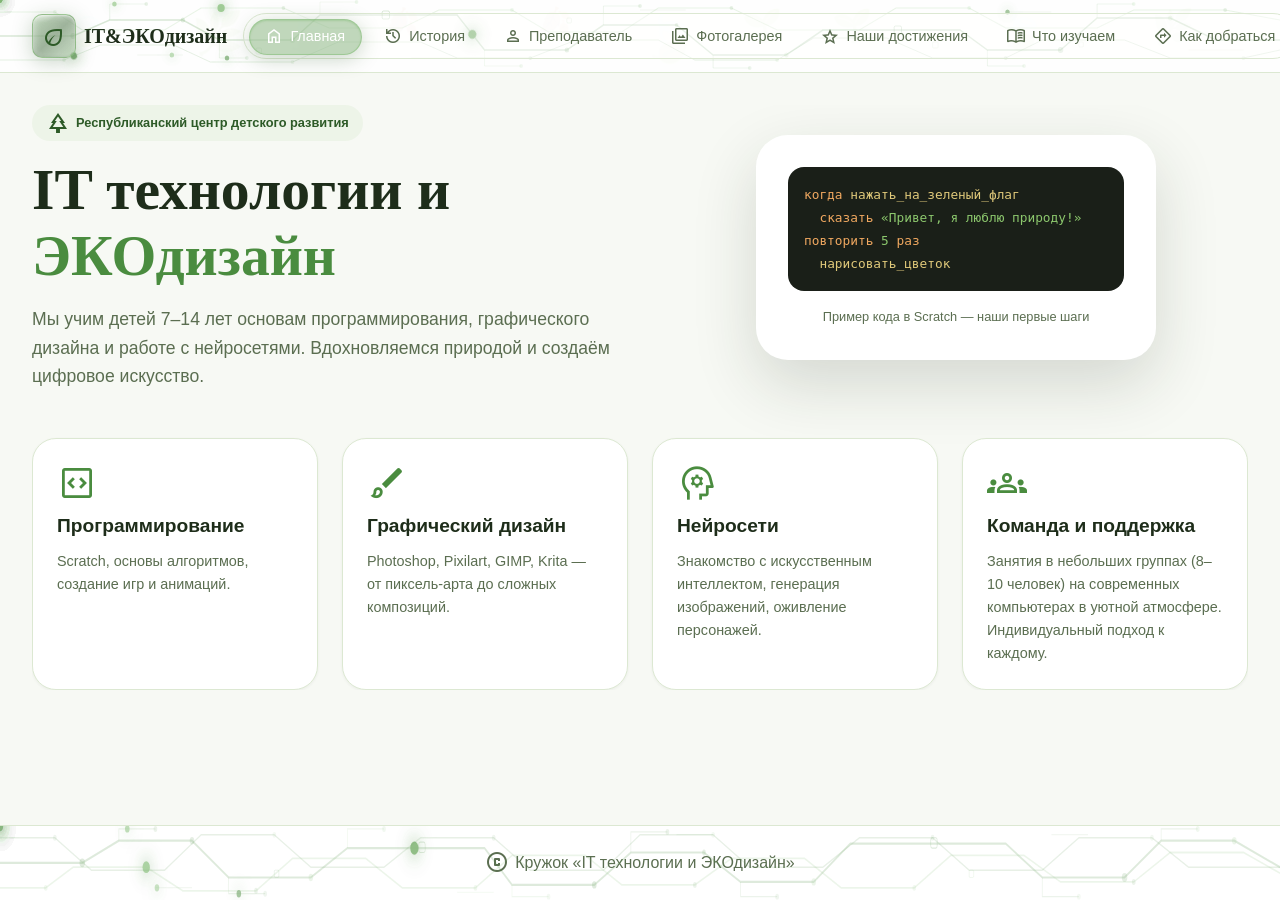
==== commit e495e7be: "Update index.html" ====
--- a/index.html
+++ b/index.html
@@ -248,7 +248,7 @@
         <div class="tab-content" id="tab-history">
             <h2><span class="material-symbols-outlined">history</span> История кружка</h2>
             <div class="timeline">
-                <div class="timeline-item"><div class="timeline-year"><span class="material-symbols-outlined">calendar_today</span> 1987</div><p><strong>Основание.</strong> Кружок открылся при Республиканском экологическом центре детского развития. С самого начала занятия ведёт педагог высшей категории <strong>Яцевич Светлана Юрьевна</strong>.</p></div>
+                <div class="timeline-item"><div class="timeline-year"><span class="material-symbols-outlined">calendar_today</span> 1987</div><p><strong>Основание.</strong> Кружок открылся в Республиканском центре экологии и краяведения. С самого начала занятия ведёт педагог высшей категории <strong>Яцевич Светлана Юрьевна</strong>.</p></div>
                 <div class="timeline-item"><div class="timeline-year"><span class="material-symbols-outlined">calendar_today</span> 2023</div><p><strong>Республиканская выставка.</strong> Участие в выставке научно-методической литературы. Демонстрация работы робота MatataLab.</p></div>
                 <div class="timeline-item"><div class="timeline-year"><span class="material-symbols-outlined">calendar_today</span> 2026</div><p><strong>Выставка «Оживающие персонажи».</strong> Во Дворце республики (галерея Института культуры) с помощью ИИ мы «оживили» картины учащихся студии «Флории».</p></div>
                 <div class="timeline-item"><div class="timeline-year"><span class="material-symbols-outlined">calendar_today</span> 2026</div><p><strong>Скоро 40 лет!</strong> Наш кружок продолжает расти, снимать видео, создавать онлайн-спектакли, клипы.</p></div>
@@ -311,7 +311,7 @@
 
         <div class="tab-content" id="tab-directions">
             <h2><span class="material-symbols-outlined">directions</span> Как к нам добраться</h2>
-            <p class="section-subtitle">Республиканский экологический центр детского развития находится по адресу: <strong>Минск, ул. Макаёнка, 8</strong>.</p>
+            <p class="section-subtitle">Республиканский центр экологии и краяведения находится по адресу: <strong>Минск, ул. Макаёнка, 8</strong>.</p>
             <div class="map-container" style="height: 600px; border-radius: var(--radius-lg); overflow: hidden; margin-top: 1.5rem;">
                 <iframe src="https://yandex.ru/map-widget/v1/?ll=27.5706,53.9249&z=17&pt=27.5706,53.9249&whatshere%5Bpoint%5D=27.5706,53.9249&whatshere%5Bzoom%5D=17" width="100%" height="100%" frameborder="0" title="Карта" loading="lazy"></iframe>
             </div>
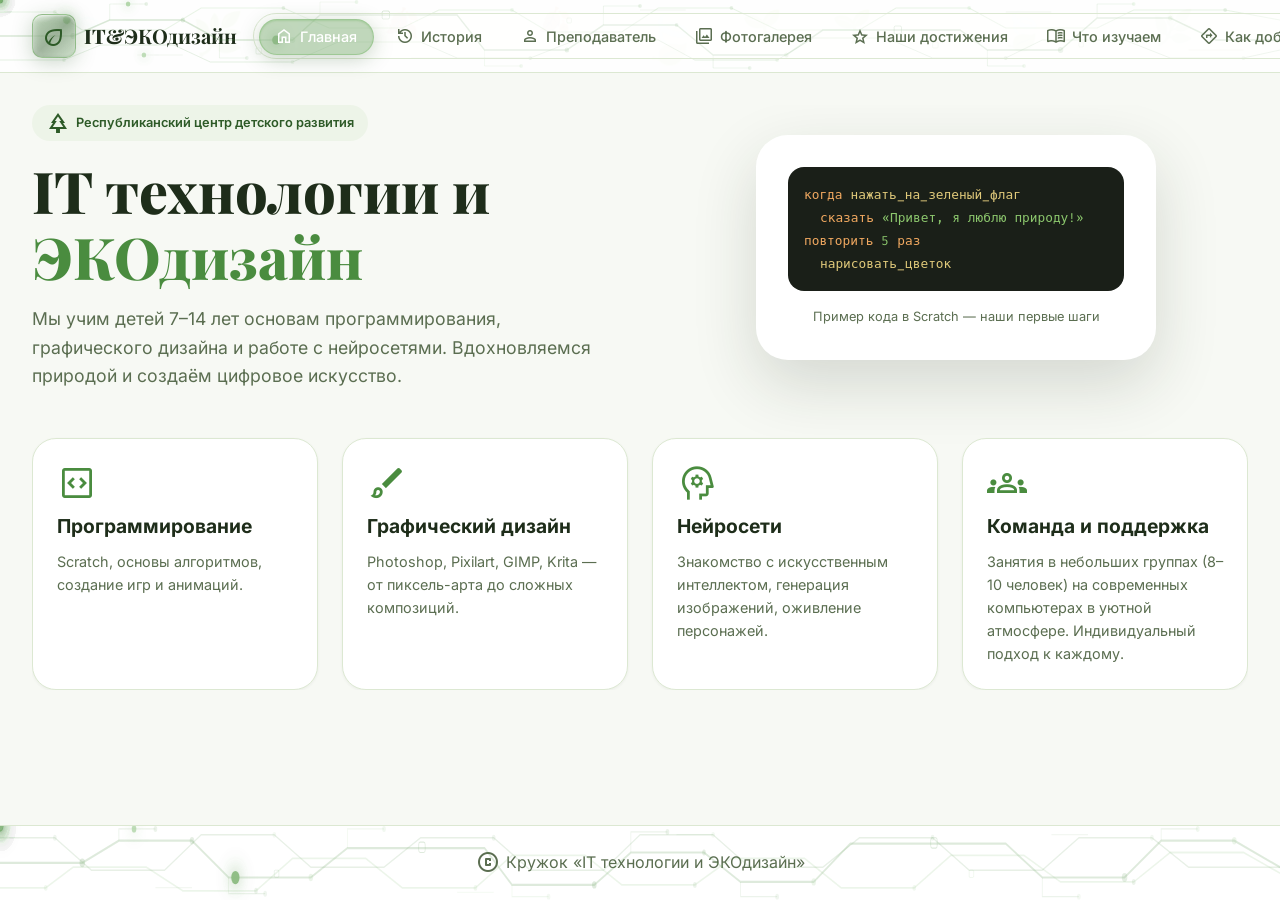
==== commit ccbdc685: "Update index.html" ====
--- a/index.html
+++ b/index.html
@@ -1,6 +1,7 @@
 <!DOCTYPE html>
 <html lang="ru">
 <head>
+    <meta name="google-site-verification" content="yJF8FiysIZEQw9QjYlxA6wnRBH4jcpTPIYisuovQz_I" />
     <meta charset="UTF-8">
     <meta name="viewport" content="width=device-width, initial-scale=1.0, viewport-fit=cover">
     <meta name="theme-color" content="#4a8c3f">
